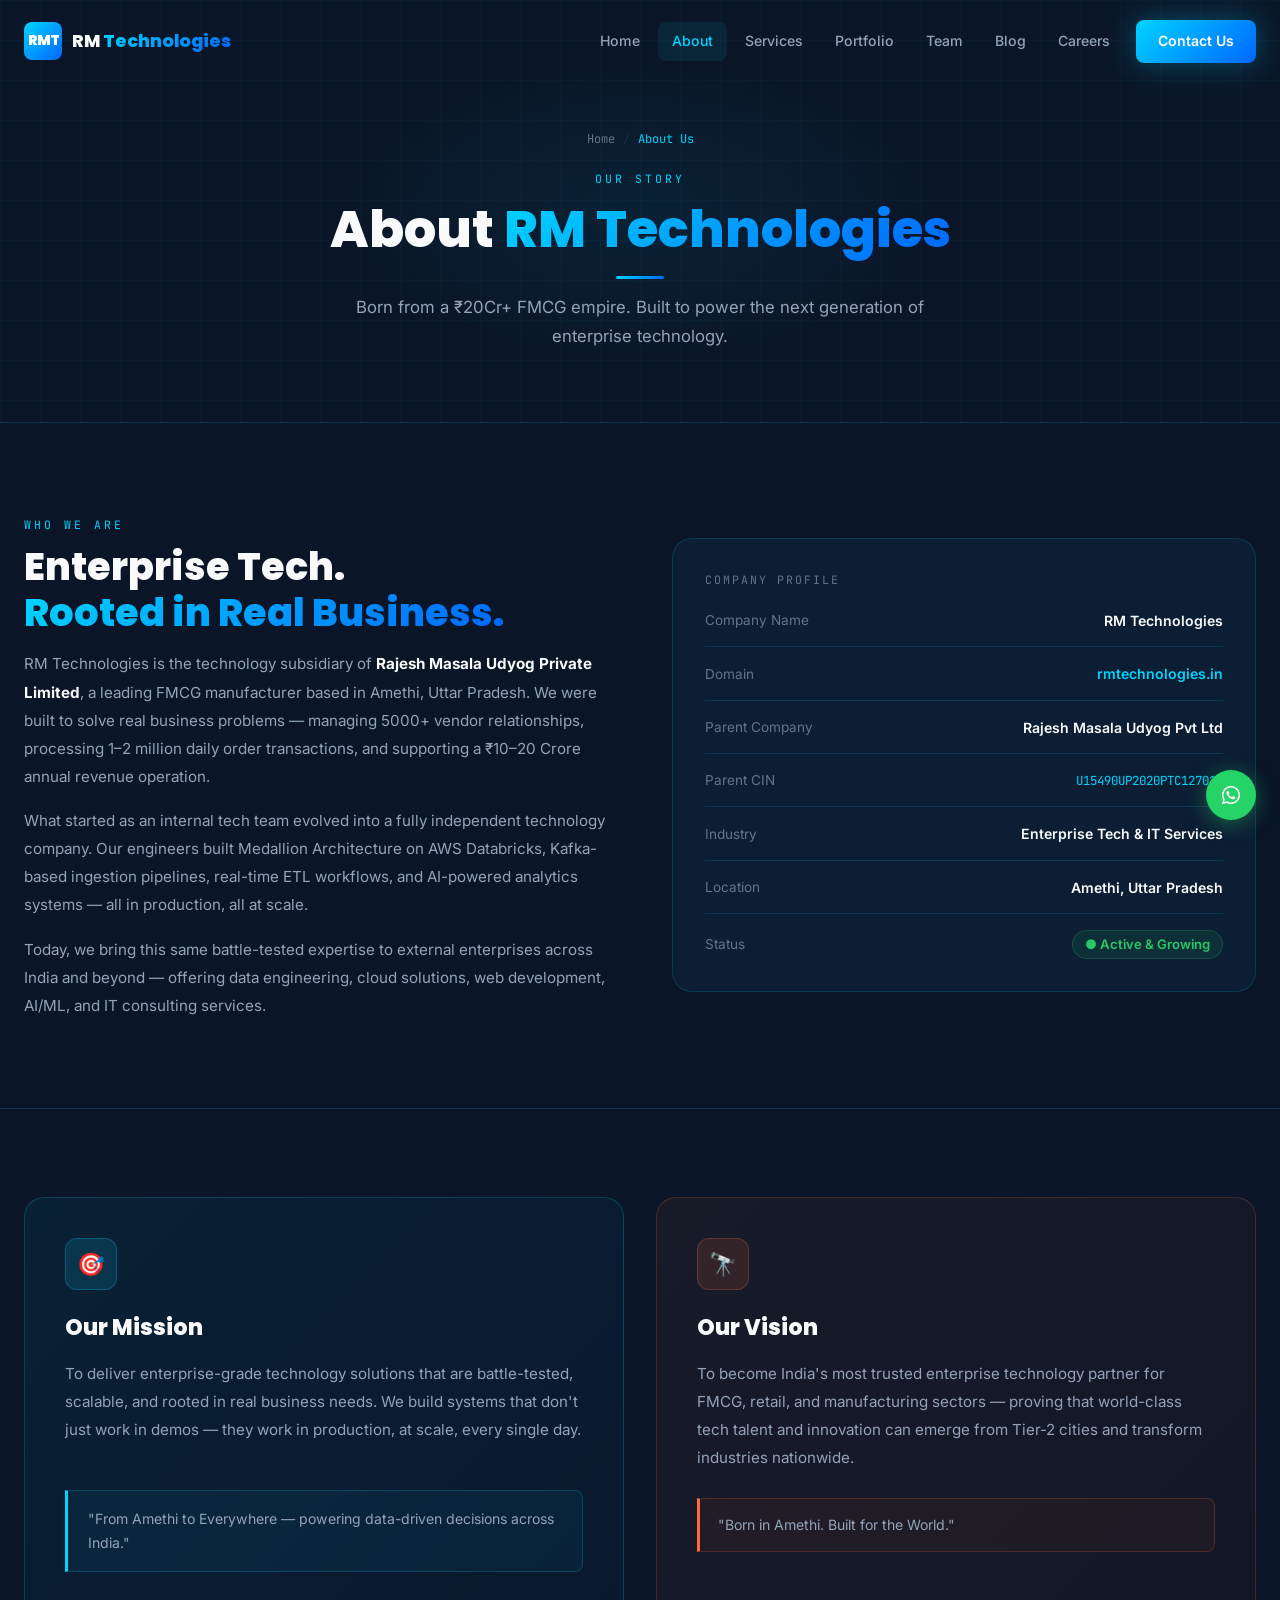
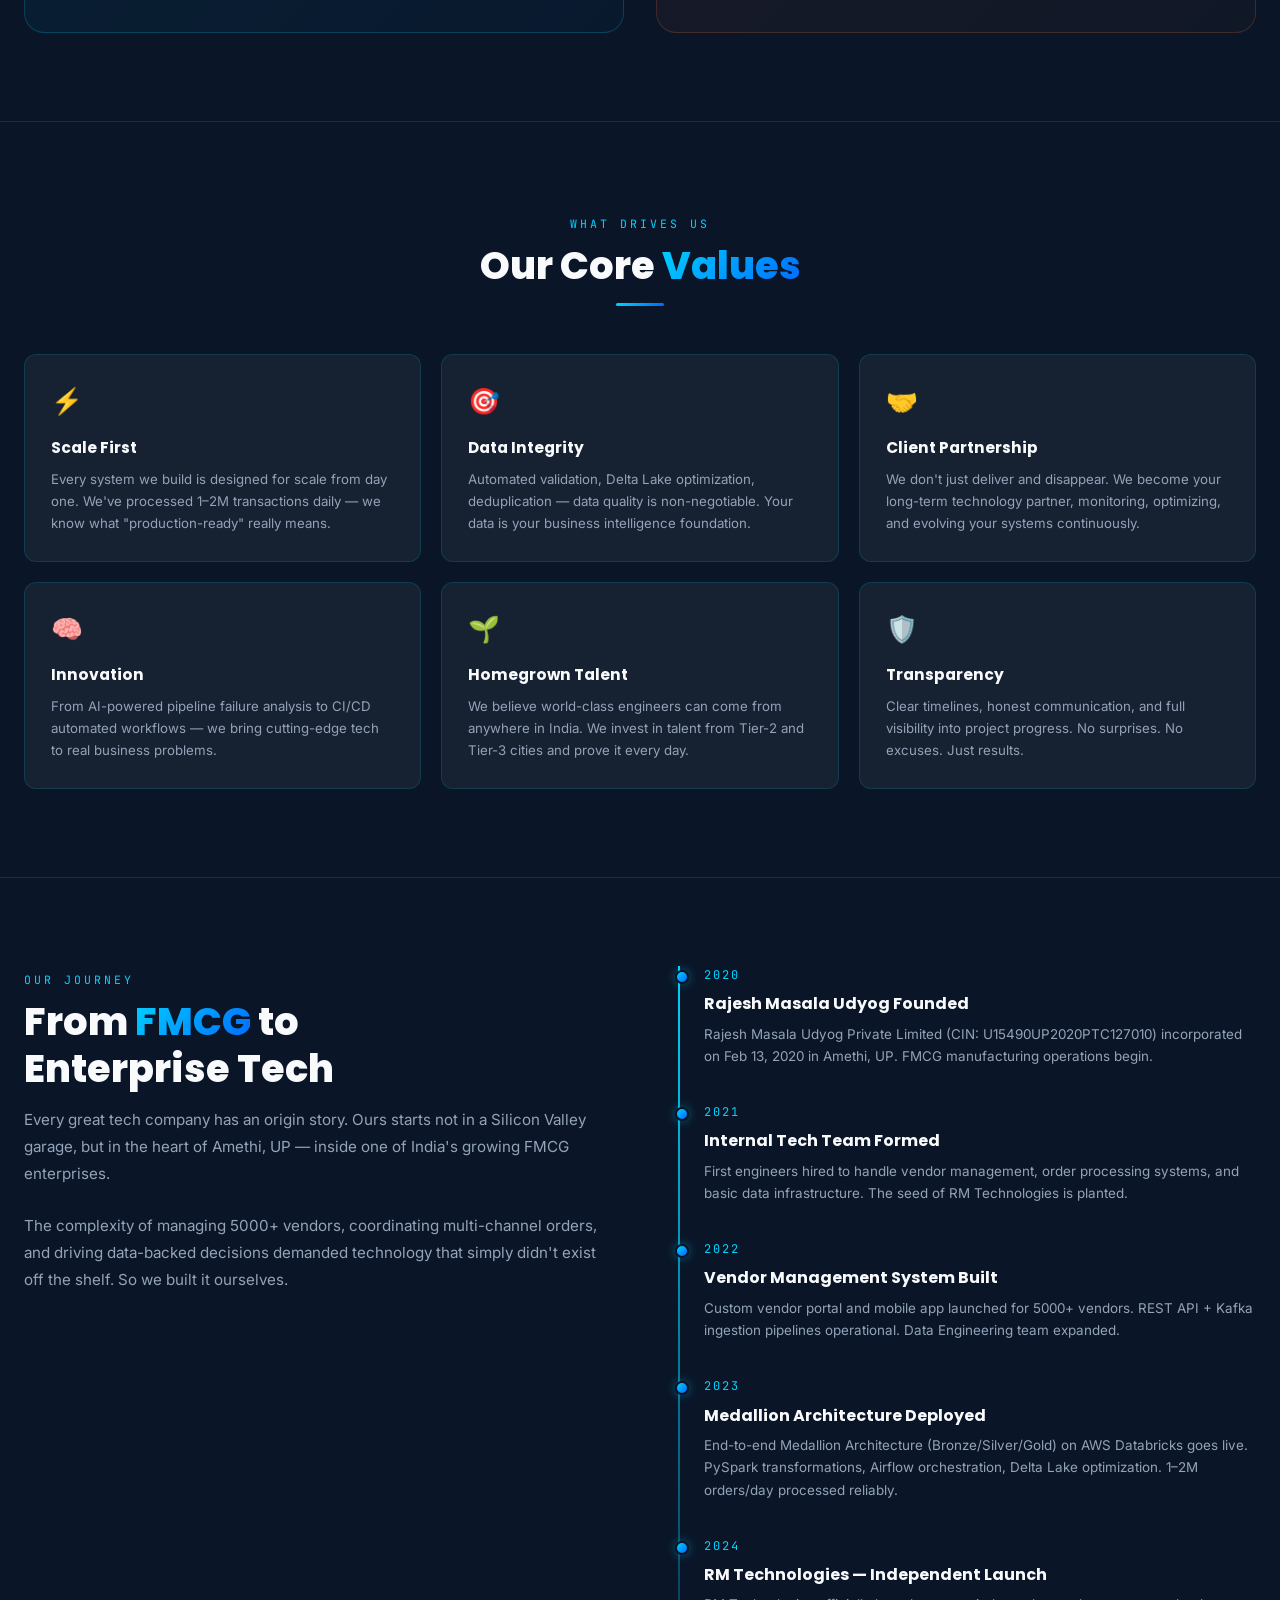
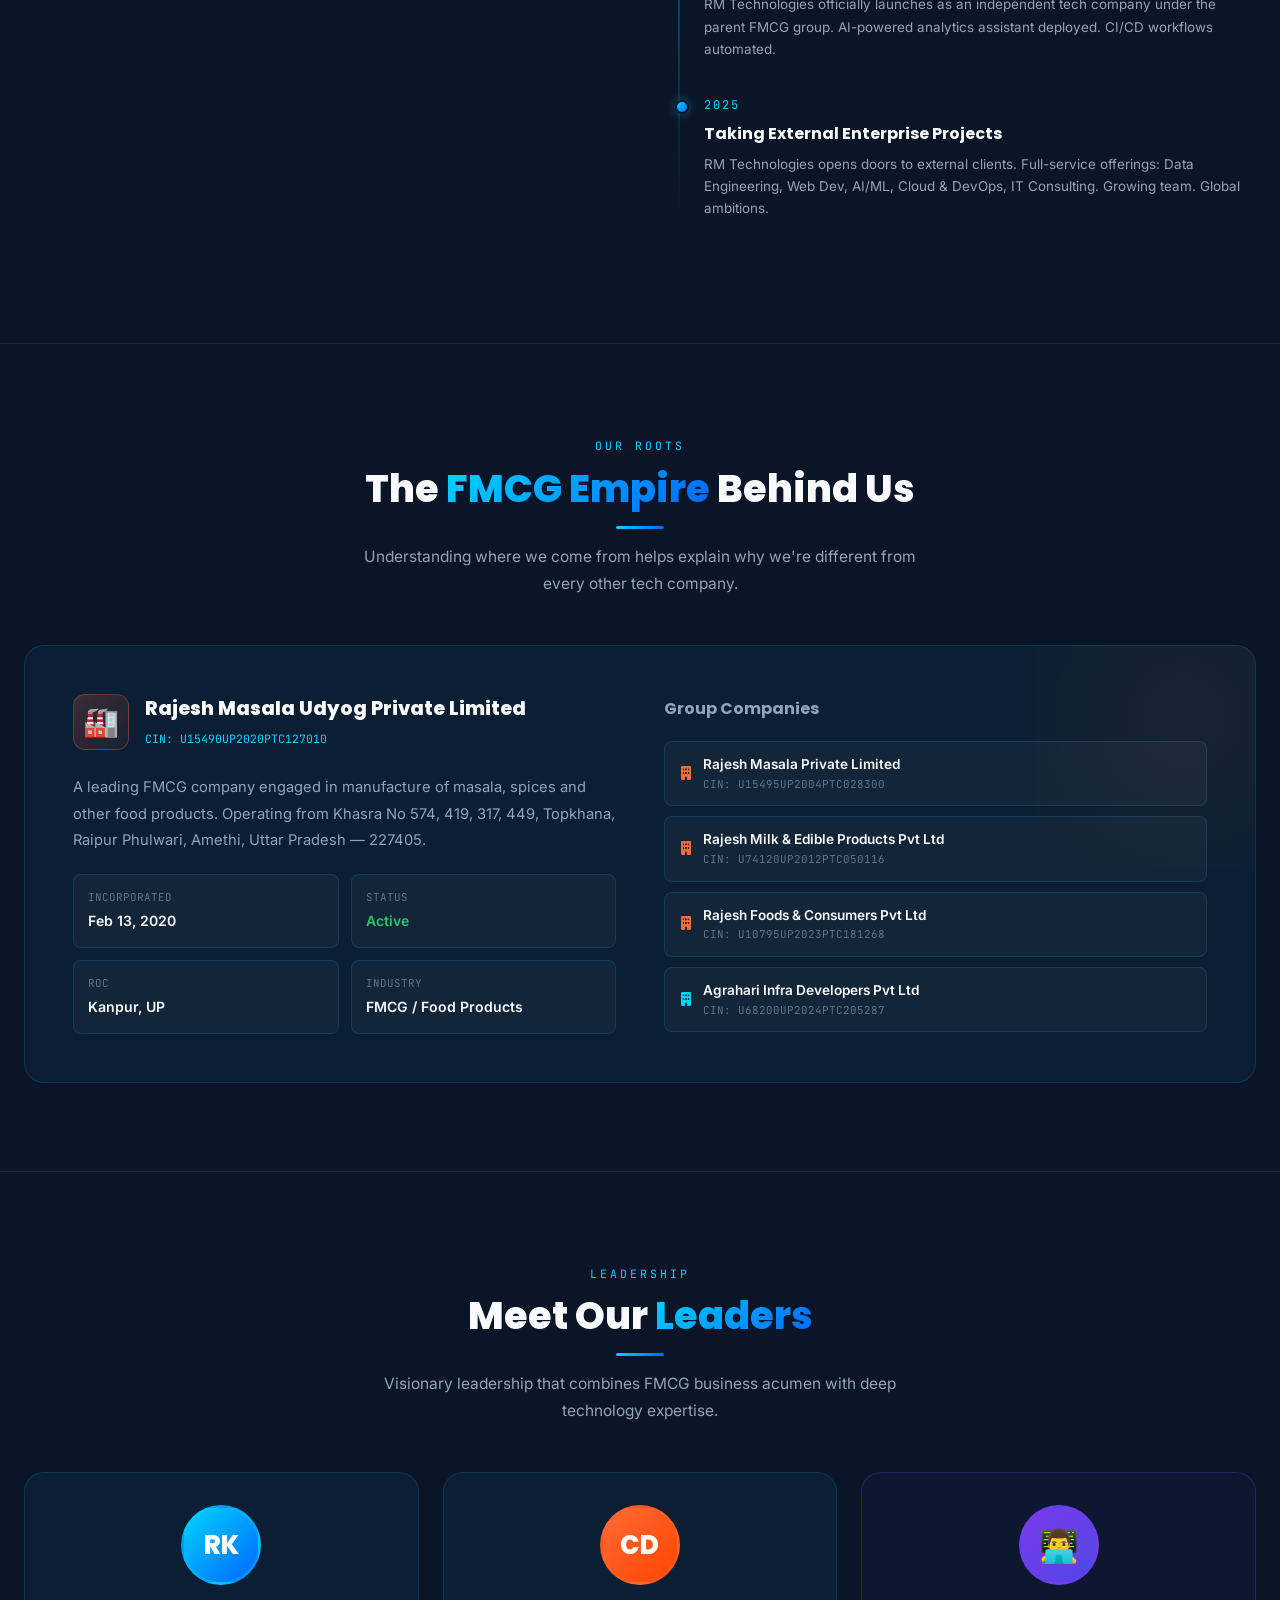
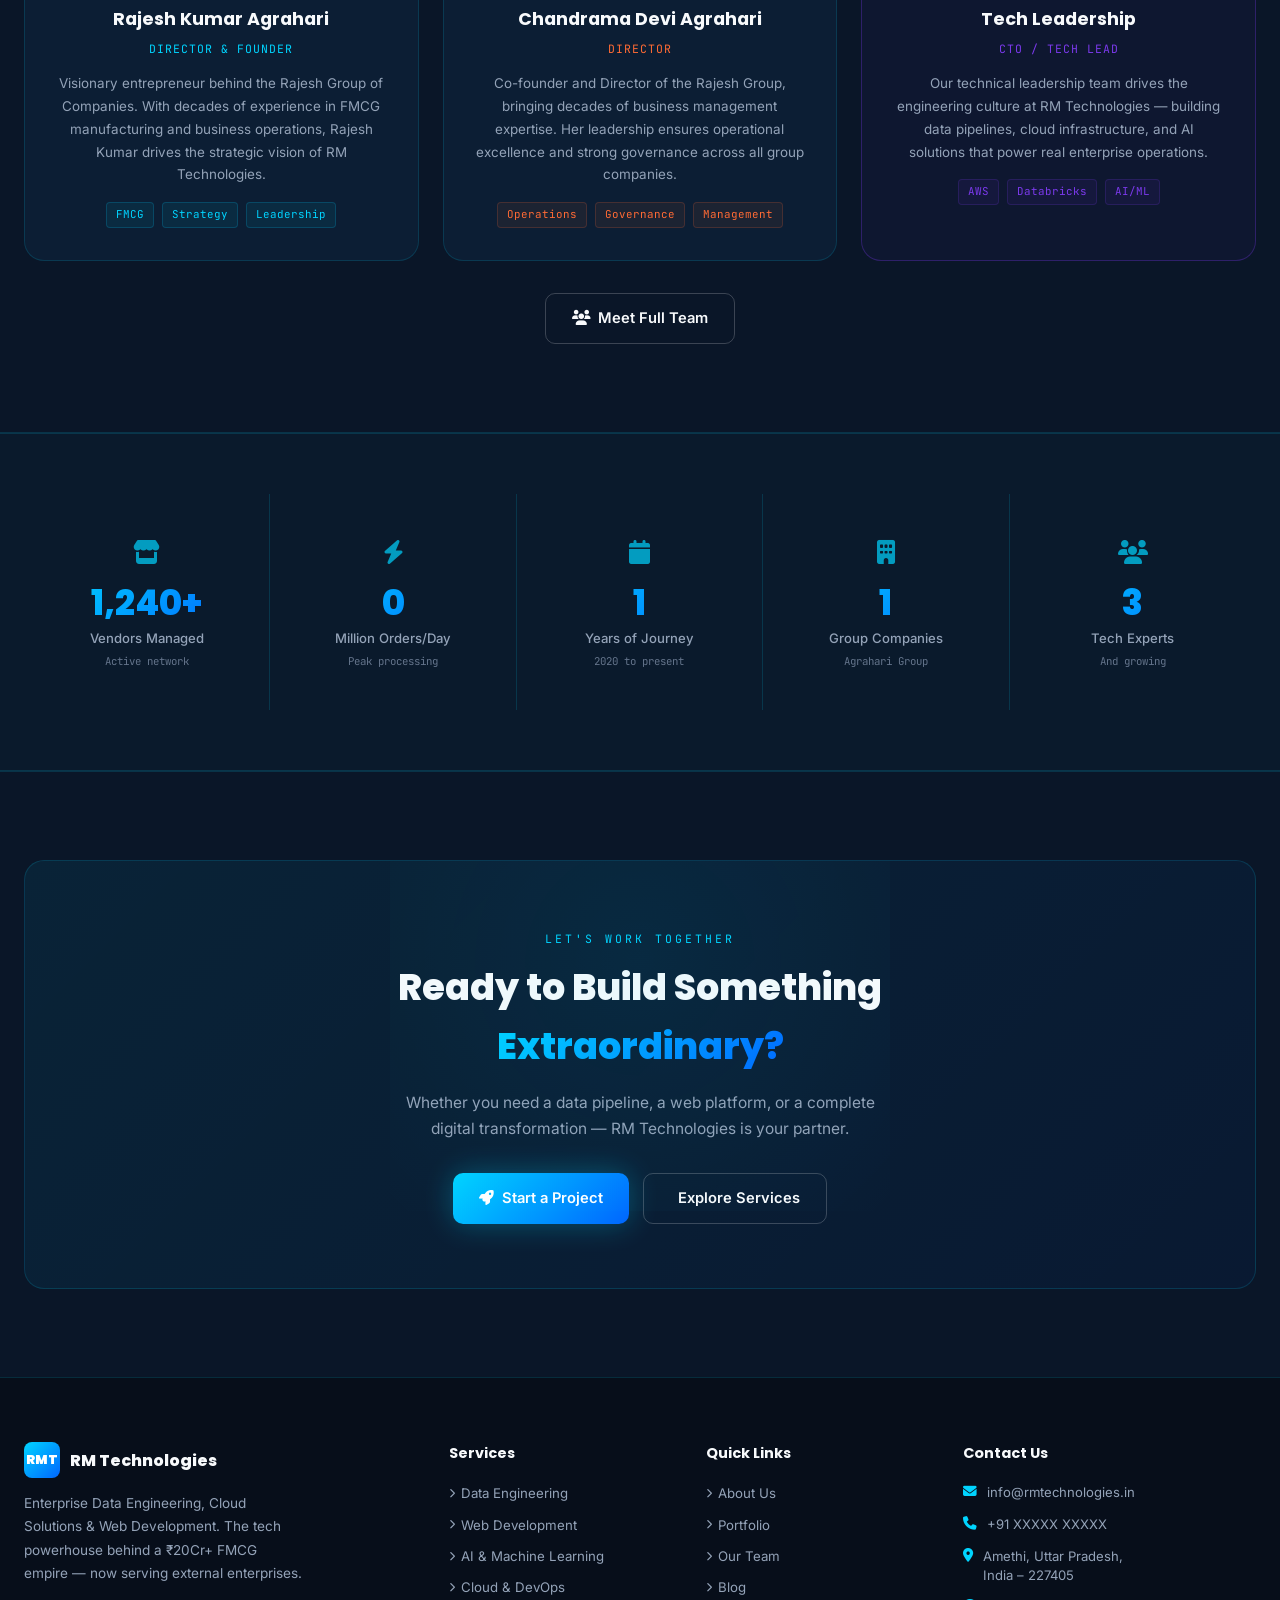
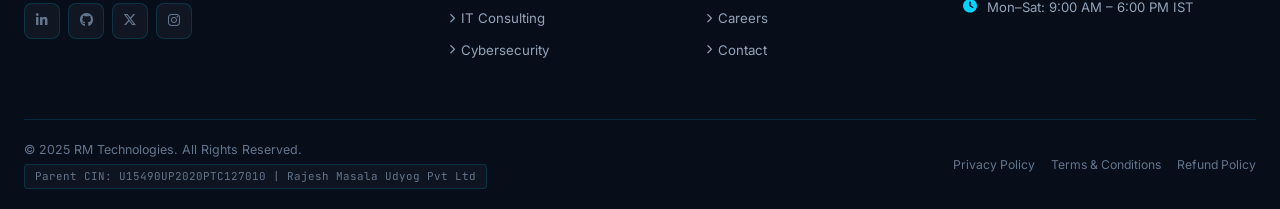
==== about.html @ fa3a4fdf "feat: About page complete" ====
<!DOCTYPE html>
<html lang="en">
<head>
  <meta charset="UTF-8">
  <meta name="viewport" content="width=device-width, initial-scale=1.0">
  <meta name="description" content="About RM Technologies - Our story, mission, vision, leadership team and journey from FMCG tech to enterprise solutions.">
  <title>About Us | RM Technologies</title>
  <link rel="stylesheet" href="https://cdnjs.cloudflare.com/ajax/libs/font-awesome/6.5.0/css/all.min.css">
  <link rel="stylesheet" href="https://unpkg.com/aos@2.3.1/dist/aos.css">
  <link rel="stylesheet" href="css/style.css">
</head>
<body>

<!-- LOADER -->
<div id="loader">
  <div class="loader-content">
    <div class="loader-logo">RMT</div>
    <div class="loader-bar"><div class="loader-bar-fill"></div></div>
    <div class="loader-text">LOADING...</div>
  </div>
</div>

<!-- NAVBAR -->
<nav class="navbar" id="navbar">
  <div class="nav-container">
    <a href="index.html" class="nav-logo">
      <div class="nav-logo-box">RMT</div>
      <span class="nav-logo-text">RM <span>Technologies</span></span>
    </a>
    <div class="nav-links">
      <a href="index.html">Home</a>
      <a href="about.html" class="active">About</a>
      <a href="services.html">Services</a>
      <a href="portfolio.html">Portfolio</a>
      <a href="team.html">Team</a>
      <a href="blog.html">Blog</a>
      <a href="careers.html">Careers</a>
      <a href="contact.html" class="nav-cta">Contact Us</a>
    </div>
    <button class="hamburger" id="hamburger" aria-label="Menu">
      <span></span><span></span><span></span>
    </button>
  </div>
</nav>

<!-- Mobile Nav -->
<div class="mobile-nav" id="mobileNav">
  <a href="index.html">Home</a>
  <a href="about.html">About</a>
  <a href="services.html">Services</a>
  <a href="portfolio.html">Portfolio</a>
  <a href="team.html">Team</a>
  <a href="blog.html">Blog</a>
  <a href="careers.html">Careers</a>
  <a href="contact.html">Contact Us</a>
</div>

<!-- PAGE HERO -->
<section class="page-hero">
  <div class="page-hero-grid"></div>
  <div class="page-hero-glow"></div>
  <div class="container" style="position:relative;z-index:2;">
    <div class="breadcrumb">
      <a href="index.html">Home</a>
      <span class="sep">/</span>
      <span class="current">About Us</span>
    </div>
    <span class="section-tag">Our Story</span>
    <h1 class="section-title" style="font-size:clamp(2rem,4vw,3.2rem);margin-bottom:16px;">
      About <span class="gradient-text">RM Technologies</span>
    </h1>
    <div class="divider"></div>
    <p class="section-sub" style="margin:0 auto;font-size:1.05rem;">
      Born from a ₹20Cr+ FMCG empire. Built to power the next generation of enterprise technology.
    </p>
  </div>
</section>

<!-- ═══════════════════════════════════
     COMPANY OVERVIEW
═══════════════════════════════════ -->
<section class="section">
  <div class="container">
    <div style="display:grid;grid-template-columns:1fr 1fr;gap:64px;align-items:center;">

      <div data-aos="fade-right">
        <span class="section-tag">Who We Are</span>
        <h2 class="section-title">
          Enterprise Tech.<br><span class="gradient-text">Rooted in Real Business.</span>
        </h2>
        <div class="divider-left"></div>
        <p style="color:var(--text-secondary);line-height:1.85;margin-bottom:16px;font-size:0.95rem;">
          RM Technologies is the technology subsidiary of 
          <strong style="color:var(--text-primary);">Rajesh Masala Udyog Private Limited</strong>, 
          a leading FMCG manufacturer based in Amethi, Uttar Pradesh. We were built to solve 
          real business problems — managing 5000+ vendor relationships, processing 1–2 million 
          daily order transactions, and supporting a ₹10–20 Crore annual revenue operation.
        </p>
        <p style="color:var(--text-secondary);line-height:1.85;margin-bottom:16px;font-size:0.95rem;">
          What started as an internal tech team evolved into a fully independent technology 
          company. Our engineers built Medallion Architecture on AWS Databricks, Kafka-based 
          ingestion pipelines, real-time ETL workflows, and AI-powered analytics systems — 
          all in production, all at scale.
        </p>
        <p style="color:var(--text-secondary);line-height:1.85;font-size:0.95rem;">
          Today, we bring this same battle-tested expertise to external enterprises across 
          India and beyond — offering data engineering, cloud solutions, web development, 
          AI/ML, and IT consulting services.
        </p>
      </div>

      <div data-aos="fade-left">
        <div style="background:var(--card-bg);border:1px solid var(--border);border-radius:var(--radius-lg);padding:32px;">
          <div style="font-family:var(--font-mono);font-size:0.72rem;color:var(--text-muted);margin-bottom:20px;letter-spacing:2px;">COMPANY PROFILE</div>

          <div style="display:flex;flex-direction:column;gap:16px;">
            <div style="display:flex;justify-content:space-between;align-items:center;padding-bottom:14px;border-bottom:1px solid var(--border);">
              <span style="font-size:0.85rem;color:var(--text-muted);">Company Name</span>
              <span style="font-size:0.88rem;font-weight:600;">RM Technologies</span>
            </div>
            <div style="display:flex;justify-content:space-between;align-items:center;padding-bottom:14px;border-bottom:1px solid var(--border);">
              <span style="font-size:0.85rem;color:var(--text-muted);">Domain</span>
              <span style="font-size:0.88rem;font-weight:600;color:var(--accent-blue);">rmtechnologies.in</span>
            </div>
            <div style="display:flex;justify-content:space-between;align-items:center;padding-bottom:14px;border-bottom:1px solid var(--border);">
              <span style="font-size:0.85rem;color:var(--text-muted);">Parent Company</span>
              <span style="font-size:0.88rem;font-weight:600;">Rajesh Masala Udyog Pvt Ltd</span>
            </div>
            <div style="display:flex;justify-content:space-between;align-items:center;padding-bottom:14px;border-bottom:1px solid var(--border);">
              <span style="font-size:0.85rem;color:var(--text-muted);">Parent CIN</span>
              <span style="font-family:var(--font-mono);font-size:0.78rem;color:var(--accent-blue);">U15490UP2020PTC127010</span>
            </div>
            <div style="display:flex;justify-content:space-between;align-items:center;padding-bottom:14px;border-bottom:1px solid var(--border);">
              <span style="font-size:0.85rem;color:var(--text-muted);">Industry</span>
              <span style="font-size:0.88rem;font-weight:600;">Enterprise Tech & IT Services</span>
            </div>
            <div style="display:flex;justify-content:space-between;align-items:center;padding-bottom:14px;border-bottom:1px solid var(--border);">
              <span style="font-size:0.85rem;color:var(--text-muted);">Location</span>
              <span style="font-size:0.88rem;font-weight:600;">Amethi, Uttar Pradesh</span>
            </div>
            <div style="display:flex;justify-content:space-between;align-items:center;">
              <span style="font-size:0.85rem;color:var(--text-muted);">Status</span>
              <span style="font-size:0.82rem;font-weight:600;color:#28C864;background:rgba(40,200,100,0.1);border:1px solid rgba(40,200,100,0.2);padding:3px 12px;border-radius:50px;">
                ● Active & Growing
              </span>
            </div>
          </div>
        </div>
      </div>
    </div>
  </div>
</section>

<hr class="section-divider">

<!-- ═══════════════════════════════════
     MISSION & VISION
═══════════════════════════════════ -->
<section class="section">
  <div class="container">
    <div style="display:grid;grid-template-columns:1fr 1fr;gap:32px;">

      <div style="background:linear-gradient(135deg,rgba(0,212,255,0.06),rgba(0,102,255,0.03));border:1px solid rgba(0,212,255,0.2);border-radius:var(--radius-lg);padding:40px;" data-aos="fade-right">
        <div style="width:52px;height:52px;background:rgba(0,212,255,0.12);border:1px solid rgba(0,212,255,0.25);border-radius:var(--radius);display:flex;align-items:center;justify-content:center;font-size:1.4rem;margin-bottom:20px;">
          🎯
        </div>
        <h3 style="font-family:var(--font-heading);font-size:1.4rem;font-weight:800;margin-bottom:14px;">Our Mission</h3>
        <p style="color:var(--text-secondary);line-height:1.85;font-size:0.95rem;">
          To deliver enterprise-grade technology solutions that are battle-tested, scalable, 
          and rooted in real business needs. We build systems that don't just work in demos 
          — they work in production, at scale, every single day.
        </p>
        <br>
        <div class="highlight-box">
          "From Amethi to Everywhere — powering data-driven decisions across India."
        </div>
      </div>

      <div style="background:linear-gradient(135deg,rgba(255,107,53,0.06),rgba(255,69,0,0.03));border:1px solid rgba(255,107,53,0.2);border-radius:var(--radius-lg);padding:40px;" data-aos="fade-left">
        <div style="width:52px;height:52px;background:rgba(255,107,53,0.12);border:1px solid rgba(255,107,53,0.25);border-radius:var(--radius);display:flex;align-items:center;justify-content:center;font-size:1.4rem;margin-bottom:20px;">
          🔭
        </div>
        <h3 style="font-family:var(--font-heading);font-size:1.4rem;font-weight:800;margin-bottom:14px;">Our Vision</h3>
        <p style="color:var(--text-secondary);line-height:1.85;font-size:0.95rem;">
          To become India's most trusted enterprise technology partner for FMCG, retail, 
          and manufacturing sectors — proving that world-class tech talent and innovation 
          can emerge from Tier-2 cities and transform industries nationwide.
        </p>
        <br>
        <div style="background:rgba(255,107,53,0.05);border:1px solid rgba(255,107,53,0.2);border-left:3px solid var(--accent-orange);border-radius:0 8px 8px 0;padding:14px 18px;font-size:0.88rem;color:var(--text-secondary);line-height:1.7;">
          "Born in Amethi. Built for the World."
        </div>
      </div>
    </div>
  </div>
</section>

<hr class="section-divider">

<!-- ═══════════════════════════════════
     OUR VALUES
═══════════════════════════════════ -->
<section class="section">
  <div class="container">
    <div class="text-center" data-aos="fade-up">
      <span class="section-tag">What Drives Us</span>
      <h2 class="section-title">Our Core <span class="gradient-text">Values</span></h2>
      <div class="divider"></div>
    </div>

    <div class="why-grid" style="margin-top:48px;">
      <div class="why-card" data-aos="fade-up" data-aos-delay="50">
        <div class="why-icon">⚡</div>
        <h4>Scale First</h4>
        <p>Every system we build is designed for scale from day one. We've processed 1–2M transactions daily — we know what "production-ready" really means.</p>
      </div>
      <div class="why-card" data-aos="fade-up" data-aos-delay="100">
        <div class="why-icon">🎯</div>
        <h4>Data Integrity</h4>
        <p>Automated validation, Delta Lake optimization, deduplication — data quality is non-negotiable. Your data is your business intelligence foundation.</p>
      </div>
      <div class="why-card" data-aos="fade-up" data-aos-delay="150">
        <div class="why-icon">🤝</div>
        <h4>Client Partnership</h4>
        <p>We don't just deliver and disappear. We become your long-term technology partner, monitoring, optimizing, and evolving your systems continuously.</p>
      </div>
      <div class="why-card" data-aos="fade-up" data-aos-delay="50">
        <div class="why-icon">🧠</div>
        <h4>Innovation</h4>
        <p>From AI-powered pipeline failure analysis to CI/CD automated workflows — we bring cutting-edge tech to real business problems.</p>
      </div>
      <div class="why-card" data-aos="fade-up" data-aos-delay="100">
        <div class="why-icon">🌱</div>
        <h4>Homegrown Talent</h4>
        <p>We believe world-class engineers can come from anywhere in India. We invest in talent from Tier-2 and Tier-3 cities and prove it every day.</p>
      </div>
      <div class="why-card" data-aos="fade-up" data-aos-delay="150">
        <div class="why-icon">🛡️</div>
        <h4>Transparency</h4>
        <p>Clear timelines, honest communication, and full visibility into project progress. No surprises. No excuses. Just results.</p>
      </div>
    </div>
  </div>
</section>

<hr class="section-divider">

<!-- ═══════════════════════════════════
     JOURNEY TIMELINE
═══════════════════════════════════ -->
<section class="section">
  <div class="container">
    <div style="display:grid;grid-template-columns:1fr 1fr;gap:64px;align-items:start;">

      <div data-aos="fade-right">
        <span class="section-tag">Our Journey</span>
        <h2 class="section-title">From <span class="gradient-text">FMCG</span> to<br>Enterprise Tech</h2>
        <div class="divider-left"></div>
        <p style="color:var(--text-secondary);font-size:0.95rem;line-height:1.8;margin-bottom:24px;">
          Every great tech company has an origin story. Ours starts not in a Silicon Valley garage, 
          but in the heart of Amethi, UP — inside one of India's growing FMCG enterprises.
        </p>
        <p style="color:var(--text-secondary);font-size:0.95rem;line-height:1.8;">
          The complexity of managing 5000+ vendors, coordinating multi-channel orders, 
          and driving data-backed decisions demanded technology that simply didn't exist 
          off the shelf. So we built it ourselves.
        </p>
      </div>

      <div data-aos="fade-left">
        <div class="timeline">

          <div class="tl-item">
            <div class="tl-dot"></div>
            <div class="tl-year">2020</div>
            <h3>Rajesh Masala Udyog Founded</h3>
            <p>Rajesh Masala Udyog Private Limited (CIN: U15490UP2020PTC127010) incorporated on Feb 13, 2020 in Amethi, UP. FMCG manufacturing operations begin.</p>
          </div>

          <div class="tl-item">
            <div class="tl-dot"></div>
            <div class="tl-year">2021</div>
            <h3>Internal Tech Team Formed</h3>
            <p>First engineers hired to handle vendor management, order processing systems, and basic data infrastructure. The seed of RM Technologies is planted.</p>
          </div>

          <div class="tl-item">
            <div class="tl-dot"></div>
            <div class="tl-year">2022</div>
            <h3>Vendor Management System Built</h3>
            <p>Custom vendor portal and mobile app launched for 5000+ vendors. REST API + Kafka ingestion pipelines operational. Data Engineering team expanded.</p>
          </div>

          <div class="tl-item">
            <div class="tl-dot"></div>
            <div class="tl-year">2023</div>
            <h3>Medallion Architecture Deployed</h3>
            <p>End-to-end Medallion Architecture (Bronze/Silver/Gold) on AWS Databricks goes live. PySpark transformations, Airflow orchestration, Delta Lake optimization. 1–2M orders/day processed reliably.</p>
          </div>

          <div class="tl-item">
            <div class="tl-dot"></div>
            <div class="tl-year">2024</div>
            <h3>RM Technologies — Independent Launch</h3>
            <p>RM Technologies officially launches as an independent tech company under the parent FMCG group. AI-powered analytics assistant deployed. CI/CD workflows automated.</p>
          </div>

          <div class="tl-item">
            <div class="tl-dot"></div>
            <div class="tl-year">2025</div>
            <h3>Taking External Enterprise Projects</h3>
            <p>RM Technologies opens doors to external clients. Full-service offerings: Data Engineering, Web Dev, AI/ML, Cloud & DevOps, IT Consulting. Growing team. Global ambitions.</p>
          </div>

        </div>
      </div>
    </div>
  </div>
</section>

<hr class="section-divider">

<!-- ═══════════════════════════════════
     PARENT COMPANY
═══════════════════════════════════ -->
<section class="section">
  <div class="container">
    <div class="text-center" data-aos="fade-up">
      <span class="section-tag">Our Roots</span>
      <h2 class="section-title">The <span class="gradient-text">FMCG Empire</span> Behind Us</h2>
      <div class="divider"></div>
      <p class="section-sub">Understanding where we come from helps explain why we're different from every other tech company.</p>
    </div>

    <div style="margin-top:48px;background:var(--card-bg);border:1px solid var(--border);border-radius:var(--radius-lg);padding:48px;position:relative;overflow:hidden;" data-aos="fade-up">

      <div style="position:absolute;top:-80px;right:-80px;width:300px;height:300px;background:radial-gradient(circle,rgba(255,107,53,0.06),transparent);pointer-events:none;"></div>

      <div style="display:grid;grid-template-columns:1fr 1fr;gap:48px;align-items:center;">

        <div>
          <div style="display:flex;align-items:center;gap:16px;margin-bottom:24px;">
            <div style="width:56px;height:56px;background:linear-gradient(135deg,rgba(255,107,53,0.2),rgba(255,107,53,0.05));border:1px solid rgba(255,107,53,0.3);border-radius:var(--radius);display:flex;align-items:center;justify-content:center;font-size:1.8rem;">🏭</div>
            <div>
              <h3 style="font-family:var(--font-heading);font-size:1.2rem;font-weight:800;">Rajesh Masala Udyog Private Limited</h3>
              <span style="font-family:var(--font-mono);font-size:0.72rem;color:var(--accent-blue);">CIN: U15490UP2020PTC127010</span>
            </div>
          </div>

          <p style="color:var(--text-secondary);font-size:0.92rem;line-height:1.8;margin-bottom:20px;">
            A leading FMCG company engaged in manufacture of masala, spices and other food products. 
            Operating from Khasra No 574, 419, 317, 449, Topkhana, Raipur Phulwari, Amethi, 
            Uttar Pradesh — 227405.
          </p>

          <div style="display:grid;grid-template-columns:1fr 1fr;gap:12px;">
            <div style="background:rgba(255,255,255,0.03);border:1px solid var(--border);border-radius:8px;padding:14px;">
              <div style="font-family:var(--font-mono);font-size:0.68rem;color:var(--text-muted);margin-bottom:4px;">INCORPORATED</div>
              <div style="font-size:0.88rem;font-weight:600;">Feb 13, 2020</div>
            </div>
            <div style="background:rgba(255,255,255,0.03);border:1px solid var(--border);border-radius:8px;padding:14px;">
              <div style="font-family:var(--font-mono);font-size:0.68rem;color:var(--text-muted);margin-bottom:4px;">STATUS</div>
              <div style="font-size:0.88rem;font-weight:600;color:#28C864;">Active</div>
            </div>
            <div style="background:rgba(255,255,255,0.03);border:1px solid var(--border);border-radius:8px;padding:14px;">
              <div style="font-family:var(--font-mono);font-size:0.68rem;color:var(--text-muted);margin-bottom:4px;">ROC</div>
              <div style="font-size:0.88rem;font-weight:600;">Kanpur, UP</div>
            </div>
            <div style="background:rgba(255,255,255,0.03);border:1px solid var(--border);border-radius:8px;padding:14px;">
              <div style="font-family:var(--font-mono);font-size:0.68rem;color:var(--text-muted);margin-bottom:4px;">INDUSTRY</div>
              <div style="font-size:0.88rem;font-weight:600;">FMCG / Food Products</div>
            </div>
          </div>
        </div>

        <div>
          <h4 style="font-family:var(--font-heading);font-size:1rem;font-weight:700;margin-bottom:20px;color:var(--text-secondary);">Group Companies</h4>
          <div style="display:flex;flex-direction:column;gap:10px;">
            <div style="display:flex;align-items:center;gap:12px;padding:12px 16px;background:rgba(255,255,255,0.03);border:1px solid var(--border);border-radius:8px;">
              <i class="fa-solid fa-building" style="color:var(--accent-orange);font-size:0.85rem;"></i>
              <div>
                <div style="font-size:0.85rem;font-weight:600;">Rajesh Masala Private Limited</div>
                <div style="font-family:var(--font-mono);font-size:0.68rem;color:var(--text-muted);">CIN: U15495UP2004PTC028300</div>
              </div>
            </div>
            <div style="display:flex;align-items:center;gap:12px;padding:12px 16px;background:rgba(255,255,255,0.03);border:1px solid var(--border);border-radius:8px;">
              <i class="fa-solid fa-building" style="color:var(--accent-orange);font-size:0.85rem;"></i>
              <div>
                <div style="font-size:0.85rem;font-weight:600;">Rajesh Milk & Edible Products Pvt Ltd</div>
                <div style="font-family:var(--font-mono);font-size:0.68rem;color:var(--text-muted);">CIN: U74120UP2012PTC050116</div>
              </div>
            </div>
            <div style="display:flex;align-items:center;gap:12px;padding:12px 16px;background:rgba(255,255,255,0.03);border:1px solid var(--border);border-radius:8px;">
              <i class="fa-solid fa-building" style="color:var(--accent-orange);font-size:0.85rem;"></i>
              <div>
                <div style="font-size:0.85rem;font-weight:600;">Rajesh Foods & Consumers Pvt Ltd</div>
                <div style="font-family:var(--font-mono);font-size:0.68rem;color:var(--text-muted);">CIN: U10795UP2023PTC181268</div>
              </div>
            </div>
            <div style="display:flex;align-items:center;gap:12px;padding:12px 16px;background:rgba(255,255,255,0.03);border:1px solid var(--border);border-radius:8px;">
              <i class="fa-solid fa-building" style="color:var(--accent-blue);font-size:0.85rem;"></i>
              <div>
                <div style="font-size:0.85rem;font-weight:600;">Agrahari Infra Developers Pvt Ltd</div>
                <div style="font-family:var(--font-mono);font-size:0.68rem;color:var(--text-muted);">CIN: U68200UP2024PTC205287</div>
              </div>
            </div>
          </div>
        </div>
      </div>
    </div>
  </div>
</section>

<hr class="section-divider">

<!-- ═══════════════════════════════════
     LEADERSHIP
═══════════════════════════════════ -->
<section class="section">
  <div class="container">
    <div class="text-center" data-aos="fade-up">
      <span class="section-tag">Leadership</span>
      <h2 class="section-title">Meet Our <span class="gradient-text">Leaders</span></h2>
      <div class="divider"></div>
      <p class="section-sub">Visionary leadership that combines FMCG business acumen with deep technology expertise.</p>
    </div>

    <div style="display:grid;grid-template-columns:repeat(3,1fr);gap:24px;margin-top:48px;">

      <div style="background:var(--card-bg);border:1px solid var(--border);border-radius:var(--radius-lg);padding:32px;text-align:center;transition:var(--transition);" class="why-card" data-aos="fade-up" data-aos-delay="100">
        <div style="width:80px;height:80px;background:linear-gradient(135deg,#00D4FF,#0066FF);border-radius:50%;display:flex;align-items:center;justify-content:center;font-family:var(--font-heading);font-weight:800;font-size:1.6rem;color:white;margin:0 auto 20px;border:3px solid rgba(0,212,255,0.3);">RK</div>
        <h3 style="font-family:var(--font-heading);font-size:1.1rem;font-weight:700;margin-bottom:6px;">Rajesh Kumar Agrahari</h3>
        <div style="font-family:var(--font-mono);font-size:0.72rem;color:var(--accent-blue);margin-bottom:14px;letter-spacing:1px;">DIRECTOR & FOUNDER</div>
        <p style="font-size:0.84rem;color:var(--text-secondary);line-height:1.7;margin-bottom:16px;">
          Visionary entrepreneur behind the Rajesh Group of Companies. With decades of experience in FMCG manufacturing and business operations, Rajesh Kumar drives the strategic vision of RM Technologies.
        </p>
        <div style="display:flex;justify-content:center;gap:8px;flex-wrap:wrap;">
          <span class="tag">FMCG</span>
          <span class="tag">Strategy</span>
          <span class="tag">Leadership</span>
        </div>
      </div>

      <div style="background:var(--card-bg);border:1px solid var(--border);border-radius:var(--radius-lg);padding:32px;text-align:center;transition:var(--transition);" class="why-card" data-aos="fade-up" data-aos-delay="150">
        <div style="width:80px;height:80px;background:linear-gradient(135deg,#FF6B35,#FF4500);border-radius:50%;display:flex;align-items:center;justify-content:center;font-family:var(--font-heading);font-weight:800;font-size:1.6rem;color:white;margin:0 auto 20px;border:3px solid rgba(255,107,53,0.3);">CD</div>
        <h3 style="font-family:var(--font-heading);font-size:1.1rem;font-weight:700;margin-bottom:6px;">Chandrama Devi Agrahari</h3>
        <div style="font-family:var(--font-mono);font-size:0.72rem;color:var(--accent-orange);margin-bottom:14px;letter-spacing:1px;">DIRECTOR</div>
        <p style="font-size:0.84rem;color:var(--text-secondary);line-height:1.7;margin-bottom:16px;">
          Co-founder and Director of the Rajesh Group, bringing decades of business management expertise. Her leadership ensures operational excellence and strong governance across all group companies.
        </p>
        <div style="display:flex;justify-content:center;gap:8px;flex-wrap:wrap;">
          <span class="tag tag-orange">Operations</span>
          <span class="tag tag-orange">Governance</span>
          <span class="tag tag-orange">Management</span>
        </div>
      </div>

      <div style="background:var(--card-bg);border:1px solid rgba(124,58,237,0.3);border-radius:var(--radius-lg);padding:32px;text-align:center;transition:var(--transition);background:rgba(124,58,237,0.04);" class="why-card" data-aos="fade-up" data-aos-delay="200">
        <div style="width:80px;height:80px;background:linear-gradient(135deg,#7C3AED,#4F46E5);border-radius:50%;display:flex;align-items:center;justify-content:center;font-size:2rem;margin:0 auto 20px;border:3px solid rgba(124,58,237,0.3);">👨‍💻</div>
        <h3 style="font-family:var(--font-heading);font-size:1.1rem;font-weight:700;margin-bottom:6px;">Tech Leadership</h3>
        <div style="font-family:var(--font-mono);font-size:0.72rem;color:var(--accent-purple);margin-bottom:14px;letter-spacing:1px;">CTO / TECH LEAD</div>
        <p style="font-size:0.84rem;color:var(--text-secondary);line-height:1.7;margin-bottom:16px;">
          Our technical leadership team drives the engineering culture at RM Technologies — building data pipelines, cloud infrastructure, and AI solutions that power real enterprise operations.
        </p>
        <div style="display:flex;justify-content:center;gap:8px;flex-wrap:wrap;">
          <span class="tag tag-purple">AWS</span>
          <span class="tag tag-purple">Databricks</span>
          <span class="tag tag-purple">AI/ML</span>
        </div>
      </div>

    </div>

    <div style="text-align:center;margin-top:32px;" data-aos="fade-up">
      <a href="team.html" class="btn-secondary">
        <i class="fa-solid fa-users"></i> Meet Full Team
      </a>
    </div>
  </div>
</section>

<hr class="section-divider">

<!-- ═══════════════════════════════════
     STATS
═══════════════════════════════════ -->
<section class="stats-section section-sm">
  <div class="container">
    <div class="stats-grid">
      <div class="stat-card" data-aos="fade-up" data-aos-delay="50">
        <div class="stat-icon"><i class="fa-solid fa-store"></i></div>
        <div class="stat-num" data-count="5000">0</div>
        <div class="stat-label">Vendors Managed</div>
        <div class="stat-sub">Active network</div>
      </div>
      <div class="stat-card" data-aos="fade-up" data-aos-delay="100">
        <div class="stat-icon"><i class="fa-solid fa-bolt"></i></div>
        <div class="stat-num" data-count="2">0</div>
        <div class="stat-label">Million Orders/Day</div>
        <div class="stat-sub">Peak processing</div>
      </div>
      <div class="stat-card" data-aos="fade-up" data-aos-delay="150">
        <div class="stat-icon"><i class="fa-solid fa-calendar"></i></div>
        <div class="stat-num" data-count="5">0</div>
        <div class="stat-label">Years of Journey</div>
        <div class="stat-sub">2020 to present</div>
      </div>
      <div class="stat-card" data-aos="fade-up" data-aos-delay="200">
        <div class="stat-icon"><i class="fa-solid fa-building"></i></div>
        <div class="stat-num" data-count="5">0</div>
        <div class="stat-label">Group Companies</div>
        <div class="stat-sub">Agrahari Group</div>
      </div>
      <div class="stat-card" data-aos="fade-up" data-aos-delay="250">
        <div class="stat-icon"><i class="fa-solid fa-users"></i></div>
        <div class="stat-num" data-count="15">0</div>
        <div class="stat-label">Tech Experts</div>
        <div class="stat-sub">And growing</div>
      </div>
    </div>
  </div>
</section>

<hr class="section-divider">

<!-- ═══════════════════════════════════
     CTA
═══════════════════════════════════ -->
<section class="section">
  <div class="container">
    <div class="cta-box" data-aos="fade-up">
      <span class="section-tag">Let's Work Together</span>
      <h2>Ready to Build Something<br><span class="gradient-text">Extraordinary?</span></h2>
      <p>Whether you need a data pipeline, a web platform, or a complete digital transformation — RM Technologies is your partner.</p>
      <div class="cta-btns">
        <a href="contact.html" class="btn-primary">
          <i class="fa-solid fa-rocket"></i> Start a Project
        </a>
        <a href="services.html" class="btn-secondary">
          <i class="fa-solid fa-grid-2"></i> Explore Services
        </a>
      </div>
    </div>
  </div>
</section>

<!-- FOOTER -->
<footer>
  <div class="container">
    <div class="footer-grid">
      <div class="footer-brand">
        <div class="footer-brand-logo">
          <div class="footer-logo-box">RMT</div>
          <span class="footer-logo-name">RM Technologies</span>
        </div>
        <p>Enterprise Data Engineering, Cloud Solutions & Web Development. The tech powerhouse behind a ₹20Cr+ FMCG empire — now serving external enterprises.</p>
        <div class="social-links">
          <a href="#" class="social-btn" aria-label="LinkedIn"><i class="fa-brands fa-linkedin-in"></i></a>
          <a href="#" class="social-btn" aria-label="GitHub"><i class="fa-brands fa-github"></i></a>
          <a href="#" class="social-btn" aria-label="Twitter"><i class="fa-brands fa-x-twitter"></i></a>
          <a href="#" class="social-btn" aria-label="Instagram"><i class="fa-brands fa-instagram"></i></a>
        </div>
      </div>
      <div class="footer-col">
        <h5>Services</h5>
        <ul>
          <li><a href="services.html#data-engineering"><i class="fa-solid fa-chevron-right" style="font-size:0.6rem;"></i> Data Engineering</a></li>
          <li><a href="services.html#web-dev"><i class="fa-solid fa-chevron-right" style="font-size:0.6rem;"></i> Web Development</a></li>
          <li><a href="services.html#ai-ml"><i class="fa-solid fa-chevron-right" style="font-size:0.6rem;"></i> AI & Machine Learning</a></li>
          <li><a href="services.html#cloud"><i class="fa-solid fa-chevron-right" style="font-size:0.6rem;"></i> Cloud & DevOps</a></li>
          <li><a href="services.html#consulting"><i class="fa-solid fa-chevron-right" style="font-size:0.6rem;"></i> IT Consulting</a></li>
          <li><a href="services.html#security"><i class="fa-solid fa-chevron-right" style="font-size:0.6rem;"></i> Cybersecurity</a></li>
        </ul>
      </div>
      <div class="footer-col">
        <h5>Quick Links</h5>
        <ul>
          <li><a href="about.html"><i class="fa-solid fa-chevron-right" style="font-size:0.6rem;"></i> About Us</a></li>
          <li><a href="portfolio.html"><i class="fa-solid fa-chevron-right" style="font-size:0.6rem;"></i> Portfolio</a></li>
          <li><a href="team.html"><i class="fa-solid fa-chevron-right" style="font-size:0.6rem;"></i> Our Team</a></li>
          <li><a href="blog.html"><i class="fa-solid fa-chevron-right" style="font-size:0.6rem;"></i> Blog</a></li>
          <li><a href="careers.html"><i class="fa-solid fa-chevron-right" style="font-size:0.6rem;"></i> Careers</a></li>
          <li><a href="contact.html"><i class="fa-solid fa-chevron-right" style="font-size:0.6rem;"></i> Contact</a></li>
        </ul>
      </div>
      <div class="footer-col">
        <h5>Contact Us</h5>
        <div class="footer-contact-row">
          <i class="fa-solid fa-envelope"></i>
          <span><a href="mailto:info@rmtechnologies.in" style="color:var(--text-secondary);">info@rmtechnologies.in</a></span>
        </div>
        <div class="footer-contact-row">
          <i class="fa-solid fa-phone"></i>
          <span>+91 XXXXX XXXXX</span>
        </div>
        <div class="footer-contact-row">
          <i class="fa-solid fa-location-dot"></i>
          <span>Amethi, Uttar Pradesh,<br>India – 227405</span>
        </div>
        <div class="footer-contact-row">
          <i class="fa-solid fa-clock"></i>
          <span>Mon–Sat: 9:00 AM – 6:00 PM IST</span>
        </div>
      </div>
    </div>
    <div class="footer-bottom">
      <div class="footer-bottom-left">
        <p>© 2025 RM Technologies. All Rights Reserved.</p>
        <span class="footer-cin">Parent CIN: U15490UP2020PTC127010 | Rajesh Masala Udyog Pvt Ltd</span>
      </div>
      <div class="footer-bottom-right">
        <a href="privacy.html">Privacy Policy</a>
        <a href="terms.html">Terms & Conditions</a>
        <a href="refund.html">Refund Policy</a>
      </div>
    </div>
  </div>
</footer>

<a href="https://wa.me/91XXXXXXXXXX" class="whatsapp-float" target="_blank" aria-label="WhatsApp">
  <i class="fa-brands fa-whatsapp"></i>
</a>
<button class="back-top" id="backTop" aria-label="Back to top">
  <i class="fa-solid fa-arrow-up"></i>
</button>

<script src="https://unpkg.com/aos@2.3.1/dist/aos.js"></script>
<script src="js/main.js"></script>
</body>
</html>
---- css/style.css ----
@import url('https://fonts.googleapis.com/css2?family=Poppins:wght@300;400;500;600;700;800;900&family=Inter:wght@300;400;500;600;700&family=JetBrains+Mono:wght@400;500&display=swap');

:root {
  --primary: #0A1628;
  --secondary: #0D2137;
  --accent-blue: #00D4FF;
  --accent-orange: #FF6B35;
  --accent-purple: #7C3AED;
  --text-primary: #F8FAFC;
  --text-secondary: #94A3B8;
  --text-muted: #64748B;
  --border: rgba(0, 212, 255, 0.15);
  --card-bg: rgba(13, 33, 55, 0.8);
  --glass: rgba(255, 255, 255, 0.05);
  --gradient-main: linear-gradient(135deg, #00D4FF 0%, #0066FF 100%);
  --gradient-orange: linear-gradient(135deg, #FF6B35 0%, #FF4500 100%);
  --gradient-purple: linear-gradient(135deg, #7C3AED 0%, #4F46E5 100%);
  --shadow-blue: 0 0 30px rgba(0, 212, 255, 0.3);
  --shadow-card: 0 20px 60px rgba(0, 0, 0, 0.4);
  --radius: 12px;
  --radius-lg: 20px;
  --transition: all 0.3s ease;
  --font-heading: 'Poppins', sans-serif;
  --font-body: 'Inter', sans-serif;
  --font-mono: 'JetBrains Mono', monospace;
}

*, *::before, *::after {
  margin: 0;
  padding: 0;
  box-sizing: border-box;
}

html { scroll-behavior: smooth; }

body {
  font-family: var(--font-body);
  background-color: var(--primary);
  color: var(--text-primary);
  line-height: 1.6;
  overflow-x: hidden;
}

a { text-decoration: none; color: inherit; transition: var(--transition); }
img { max-width: 100%; height: auto; }
ul { list-style: none; }

::-webkit-scrollbar { width: 6px; }
::-webkit-scrollbar-track { background: var(--primary); }
::-webkit-scrollbar-thumb { background: var(--accent-blue); border-radius: 3px; }
::selection { background: rgba(0, 212, 255, 0.3); color: white; }

/* ── LOADER ── */
#loader {
  position: fixed;
  inset: 0;
  background: var(--primary);
  display: flex;
  align-items: center;
  justify-content: center;
  z-index: 9999;
  transition: opacity 0.6s ease;
}
#loader.hidden { opacity: 0; pointer-events: none; }

.loader-content { text-align: center; }

.loader-logo {
  font-family: var(--font-heading);
  font-size: 2rem;
  font-weight: 800;
  background: var(--gradient-main);
  -webkit-background-clip: text;
  -webkit-text-fill-color: transparent;
  margin-bottom: 24px;
  letter-spacing: 2px;
}

.loader-bar {
  width: 200px;
  height: 3px;
  background: rgba(255,255,255,0.1);
  border-radius: 2px;
  overflow: hidden;
  margin: 0 auto 12px;
}

.loader-bar-fill {
  height: 100%;
  background: var(--gradient-main);
  border-radius: 2px;
  animation: loaderFill 1.8s ease forwards;
}

.loader-text {
  font-family: var(--font-mono);
  font-size: 0.72rem;
  color: var(--text-muted);
  letter-spacing: 3px;
}

@keyframes loaderFill {
  from { width: 0; }
  to { width: 100%; }
}

/* ── NAVBAR ── */
.navbar {
  position: fixed;
  top: 0; left: 0; right: 0;
  z-index: 1000;
  padding: 20px 0;
  transition: var(--transition);
}

.navbar.scrolled {
  background: rgba(10, 22, 40, 0.96);
  backdrop-filter: blur(20px);
  border-bottom: 1px solid var(--border);
  padding: 14px 0;
  box-shadow: 0 4px 30px rgba(0,0,0,0.3);
}

.nav-container {
  max-width: 1280px;
  margin: 0 auto;
  padding: 0 24px;
  display: flex;
  align-items: center;
  justify-content: space-between;
}

.nav-logo {
  display: flex;
  align-items: center;
  gap: 10px;
}

.nav-logo-box {
  width: 38px;
  height: 38px;
  background: var(--gradient-main);
  border-radius: 8px;
  display: flex;
  align-items: center;
  justify-content: center;
  font-family: var(--font-heading);
  font-weight: 900;
  font-size: 0.85rem;
  color: white;
  letter-spacing: -1px;
}

.nav-logo-text {
  font-family: var(--font-heading);
  font-weight: 800;
  font-size: 1.1rem;
  color: var(--text-primary);
}

.nav-logo-text span {
  background: var(--gradient-main);
  -webkit-background-clip: text;
  -webkit-text-fill-color: transparent;
}

.nav-links {
  display: flex;
  align-items: center;
  gap: 4px;
}

.nav-links a {
  color: var(--text-secondary);
  font-size: 0.88rem;
  font-weight: 500;
  padding: 8px 14px;
  border-radius: 8px;
  transition: var(--transition);
}

.nav-links a:hover,
.nav-links a.active {
  color: var(--accent-blue);
  background: rgba(0, 212, 255, 0.08);
}

.nav-cta {
  background: var(--gradient-main) !important;
  color: white !important;
  -webkit-text-fill-color: white !important;
  padding: 10px 22px !important;
  border-radius: 8px !important;
  font-weight: 600 !important;
  box-shadow: var(--shadow-blue);
  margin-left: 8px;
}

.nav-cta:hover {
  transform: translateY(-2px);
  box-shadow: 0 8px 25px rgba(0, 212, 255, 0.5) !important;
}

.hamburger {
  display: none;
  flex-direction: column;
  gap: 5px;
  background: none;
  border: none;
  cursor: pointer;
  padding: 4px;
}

.hamburger span {
  display: block;
  width: 24px;
  height: 2px;
  background: var(--text-primary);
  border-radius: 2px;
  transition: var(--transition);
}

.hamburger.active span:nth-child(1) { transform: translateY(7px) rotate(45deg); }
.hamburger.active span:nth-child(2) { opacity: 0; }
.hamburger.active span:nth-child(3) { transform: translateY(-7px) rotate(-45deg); }

.mobile-nav {
  display: none;
  position: fixed;
  top: 66px; left: 0; right: 0;
  background: rgba(10, 22, 40, 0.98);
  backdrop-filter: blur(20px);
  border-bottom: 1px solid var(--border);
  padding: 16px 24px 24px;
  z-index: 999;
  flex-direction: column;
  gap: 6px;
}

.mobile-nav.open { display: flex; }

.mobile-nav a {
  color: var(--text-secondary);
  font-size: 0.95rem;
  font-weight: 500;
  padding: 12px 16px;
  border-radius: 8px;
  transition: var(--transition);
}

.mobile-nav a:hover { color: var(--accent-blue); background: rgba(0,212,255,0.08); }

/* ── BUTTONS ── */
.btn-primary {
  display: inline-flex;
  align-items: center;
  gap: 8px;
  background: var(--gradient-main);
  color: white;
  padding: 13px 26px;
  border-radius: 10px;
  font-weight: 600;
  font-size: 0.92rem;
  border: none;
  cursor: pointer;
  transition: var(--transition);
  box-shadow: var(--shadow-blue);
}

.btn-primary:hover {
  transform: translateY(-3px);
  box-shadow: 0 12px 35px rgba(0,212,255,0.45);
  color: white;
}

.btn-secondary {
  display: inline-flex;
  align-items: center;
  gap: 8px;
  background: transparent;
  color: var(--text-primary);
  padding: 13px 26px;
  border-radius: 10px;
  font-weight: 600;
  font-size: 0.92rem;
  border: 1px solid rgba(255,255,255,0.2);
  cursor: pointer;
  transition: var(--transition);
}

.btn-secondary:hover {
  border-color: var(--accent-blue);
  color: var(--accent-blue);
  background: rgba(0,212,255,0.08);
  transform: translateY(-3px);
}

.btn-orange {
  background: var(--gradient-orange) !important;
  box-shadow: 0 0 30px rgba(255,107,53,0.3) !important;
}

.btn-orange:hover {
  box-shadow: 0 12px 35px rgba(255,107,53,0.5) !important;
}

/* ── HERO ── */
.hero {
  position: relative;
  min-height: 100vh;
  display: flex;
  align-items: center;
  padding: 120px 0 80px;
  overflow: hidden;
}

.hero-bg {
  position: absolute;
  inset: 0;
  background:
    radial-gradient(ellipse at 20% 50%, rgba(0,212,255,0.07) 0%, transparent 60%),
    radial-gradient(ellipse at 80% 20%, rgba(255,107,53,0.05) 0%, transparent 50%),
    radial-gradient(ellipse at 60% 80%, rgba(124,58,237,0.04) 0%, transparent 50%);
}

.hero-grid {
  position: absolute;
  inset: 0;
  background-image:
    linear-gradient(rgba(0,212,255,0.04) 1px, transparent 1px),
    linear-gradient(90deg, rgba(0,212,255,0.04) 1px, transparent 1px);
  background-size: 50px 50px;
}

.hero-container {
  max-width: 1280px;
  margin: 0 auto;
  padding: 0 24px;
  position: relative;
  z-index: 2;
  display: grid;
  grid-template-columns: 1.1fr 0.9fr;
  gap: 60px;
  align-items: center;
}

.hero-badge {
  display: inline-flex;
  align-items: center;
  gap: 8px;
  background: rgba(0,212,255,0.08);
  border: 1px solid rgba(0,212,255,0.25);
  border-radius: 50px;
  padding: 6px 16px;
  font-size: 0.78rem;
  font-family: var(--font-mono);
  color: var(--accent-blue);
  margin-bottom: 22px;
}

.hero-badge .pulse-dot {
  width: 6px;
  height: 6px;
  background: var(--accent-blue);
  border-radius: 50%;
  animation: pulseDot 2s infinite;
}

.hero-title {
  font-family: var(--font-heading);
  font-size: clamp(2rem, 4vw, 3.6rem);
  font-weight: 800;
  line-height: 1.15;
  margin-bottom: 18px;
}

.gradient-text {
  background: var(--gradient-main);
  -webkit-background-clip: text;
  -webkit-text-fill-color: transparent;
  background-clip: text;
}

.orange-text {
  background: var(--gradient-orange);
  -webkit-background-clip: text;
  -webkit-text-fill-color: transparent;
  background-clip: text;
}

.hero-subtitle {
  font-size: 1rem;
  color: var(--text-secondary);
  line-height: 1.75;
  margin-bottom: 28px;
  max-width: 520px;
}

.hero-mini-stats {
  display: flex;
  gap: 28px;
  margin-bottom: 32px;
  padding: 16px 0;
  border-top: 1px solid var(--border);
  border-bottom: 1px solid var(--border);
}

.mini-stat-num {
  font-family: var(--font-heading);
  font-size: 1.3rem;
  font-weight: 700;
  color: var(--accent-blue);
}

.mini-stat-label {
  font-size: 0.72rem;
  color: var(--text-muted);
  margin-top: 2px;
}

.hero-buttons {
  display: flex;
  gap: 14px;
  flex-wrap: wrap;
}

/* Hero Visual */
.hero-visual {
  position: relative;
  animation: floatAnim 6s ease-in-out infinite;
}

.code-window {
  background: #0D1F35;
  border: 1px solid var(--border);
  border-radius: 14px;
  overflow: hidden;
  box-shadow: var(--shadow-card), 0 0 60px rgba(0,212,255,0.1);
}

.code-window-header {
  background: rgba(0,0,0,0.3);
  padding: 12px 16px;
  display: flex;
  align-items: center;
  gap: 8px;
  border-bottom: 1px solid var(--border);
}

.dot { width: 10px; height: 10px; border-radius: 50%; }
.dot-r { background: #FF5F57; }
.dot-y { background: #FEBC2E; }
.dot-g { background: #28C840; }

.window-title {
  font-family: var(--font-mono);
  font-size: 0.72rem;
  color: var(--text-muted);
  margin-left: 8px;
}

.code-body {
  padding: 20px;
  font-family: var(--font-mono);
  font-size: 0.78rem;
  line-height: 1.9;
  color: var(--text-secondary);
}

.code-body .kw { color: #00D4FF; }
.code-body .fn { color: #7C3AED; }
.code-body .st { color: #FF6B35; }
.code-body .cm { color: #4A5568; }
.code-body .nm { color: #28C840; }
.code-body .ln { color: #374151; margin-right: 16px; user-select: none; }

.floating-badge {
  position: absolute;
  background: rgba(13,33,55,0.95);
  border: 1px solid var(--border);
  border-radius: 10px;
  padding: 10px 14px;
  backdrop-filter: blur(10px);
  display: flex;
  align-items: center;
  gap: 8px;
  font-size: 0.78rem;
  white-space: nowrap;
}

.floating-badge.top-right {
  top: -16px;
  right: -16px;
  animation: floatAnim 4s ease-in-out infinite;
}

.floating-badge.bottom-left {
  bottom: -16px;
  left: -16px;
  animation: floatAnim 5s ease-in-out infinite reverse;
}

.badge-icon {
  width: 28px;
  height: 28px;
  border-radius: 6px;
  display: flex;
  align-items: center;
  justify-content: center;
  font-size: 0.85rem;
}

.badge-icon.blue { background: rgba(0,212,255,0.15); color: var(--accent-blue); }
.badge-icon.green { background: rgba(40,200,100,0.15); color: #28C864; }

.badge-info strong {
  display: block;
  font-family: var(--font-heading);
  font-size: 0.82rem;
  color: var(--text-primary);
}

.badge-info small { color: var(--text-muted); font-size: 0.68rem; }

/* ── SECTIONS ── */
.section { padding: 88px 0; }
.section-sm { padding: 60px 0; }

.container {
  max-width: 1280px;
  margin: 0 auto;
  padding: 0 24px;
}

.section-tag {
  display: inline-block;
  font-family: var(--font-mono);
  font-size: 0.72rem;
  color: var(--accent-blue);
  letter-spacing: 3px;
  text-transform: uppercase;
  margin-bottom: 10px;
}

.section-title {
  font-family: var(--font-heading);
  font-size: clamp(1.7rem, 3vw, 2.6rem);
  font-weight: 800;
  line-height: 1.2;
  margin-bottom: 14px;
}

.section-sub {
  font-size: 0.97rem;
  color: var(--text-secondary);
  line-height: 1.75;
  max-width: 580px;
}

.text-center { text-align: center; }
.text-center .section-sub { margin: 0 auto; }

.divider {
  width: 48px;
  height: 3px;
  background: var(--gradient-main);
  border-radius: 2px;
  margin: 14px auto;
}

.divider-left { margin: 14px 0; }

/* ── MARQUEE (Tech Stack) ── */
.marquee-section {
  padding: 32px 0;
  background: rgba(0,0,0,0.2);
  border-top: 1px solid var(--border);
  border-bottom: 1px solid var(--border);
  overflow: hidden;
}

.marquee-label {
  text-align: center;
  font-family: var(--font-mono);
  font-size: 0.7rem;
  color: var(--text-muted);
  letter-spacing: 4px;
  text-transform: uppercase;
  margin-bottom: 20px;
}

.marquee-track-wrapper {
  position: relative;
  overflow: hidden;
}

.marquee-track-wrapper::before,
.marquee-track-wrapper::after {
  content: '';
  position: absolute;
  top: 0; bottom: 0;
  width: 120px;
  z-index: 2;
}

.marquee-track-wrapper::before {
  left: 0;
  background: linear-gradient(90deg, rgba(10,22,40,1), transparent);
}

.marquee-track-wrapper::after {
  right: 0;
  background: linear-gradient(-90deg, rgba(10,22,40,1), transparent);
}

.marquee-track {
  display: flex;
  gap: 16px;
  animation: marqueeScroll 30s linear infinite;
  width: max-content;
}

.marquee-item {
  display: flex;
  align-items: center;
  gap: 8px;
  padding: 8px 18px;
  background: rgba(255,255,255,0.03);
  border: 1px solid var(--border);
  border-radius: 8px;
  font-family: var(--font-mono);
  font-size: 0.82rem;
  color: var(--text-muted);
  white-space: nowrap;
  transition: var(--transition);
}

.marquee-item i { color: var(--accent-blue); font-size: 0.9rem; }

/* ── SERVICE CARDS ── */
.services-grid {
  display: grid;
  grid-template-columns: repeat(3, 1fr);
  gap: 22px;
  margin-top: 48px;
}

.service-card {
  background: var(--card-bg);
  border: 1px solid var(--border);
  border-radius: var(--radius-lg);
  padding: 30px;
  transition: var(--transition);
  position: relative;
  overflow: hidden;
  cursor: pointer;
  text-decoration: none;
  display: block;
  color: inherit;
}

.service-card::after {
  content: '';
  position: absolute;
  top: 0; left: 0; right: 0;
  height: 3px;
  background: var(--gradient-main);
  transform: scaleX(0);
  transform-origin: left;
  transition: var(--transition);
}

.service-card:hover {
  transform: translateY(-8px);
  border-color: rgba(0,212,255,0.35);
  box-shadow: var(--shadow-card);
  color: inherit;
}

.service-card:hover::after { transform: scaleX(1); }

.service-icon {
  width: 52px;
  height: 52px;
  background: rgba(0,212,255,0.1);
  border: 1px solid rgba(0,212,255,0.2);
  border-radius: var(--radius);
  display: flex;
  align-items: center;
  justify-content: center;
  font-size: 1.3rem;
  color: var(--accent-blue);
  margin-bottom: 18px;
  transition: var(--transition);
}

.service-card:hover .service-icon {
  background: rgba(0,212,255,0.2);
  transform: scale(1.1) rotate(5deg);
}

.service-card h3 {
  font-family: var(--font-heading);
  font-size: 1.05rem;
  font-weight: 700;
  margin-bottom: 10px;
}

.service-card p {
  font-size: 0.85rem;
  color: var(--text-secondary);
  line-height: 1.7;
  margin-bottom: 16px;
}

.service-tags {
  display: flex;
  flex-wrap: wrap;
  gap: 6px;
}

.tag {
  font-family: var(--font-mono);
  font-size: 0.68rem;
  padding: 3px 9px;
  background: rgba(0,212,255,0.07);
  border: 1px solid rgba(0,212,255,0.18);
  border-radius: 4px;
  color: var(--accent-blue);
}

.tag-orange {
  background: rgba(255,107,53,0.07);
  border-color: rgba(255,107,53,0.18);
  color: var(--accent-orange);
}

.tag-purple {
  background: rgba(124,58,237,0.07);
  border-color: rgba(124,58,237,0.18);
  color: var(--accent-purple);
}

/* ── STATS ── */
.stats-section {
  background: rgba(0,212,255,0.02);
  border-top: 1px solid var(--border);
  border-bottom: 1px solid var(--border);
}

.stats-grid {
  display: grid;
  grid-template-columns: repeat(5, 1fr);
  gap: 0;
}

.stat-card {
  text-align: center;
  padding: 40px 20px;
  border-right: 1px solid var(--border);
  position: relative;
}

.stat-card:last-child { border-right: none; }

.stat-icon {
  font-size: 1.5rem;
  margin-bottom: 12px;
  color: var(--accent-blue);
  opacity: 0.7;
}

.stat-num {
  font-family: var(--font-heading);
  font-size: 2.2rem;
  font-weight: 800;
  background: var(--gradient-main);
  -webkit-background-clip: text;
  -webkit-text-fill-color: transparent;
  background-clip: text;
  line-height: 1;
  margin-bottom: 8px;
}

.stat-label {
  font-size: 0.82rem;
  color: var(--text-secondary);
  font-weight: 500;
}

.stat-sub {
  font-family: var(--font-mono);
  font-size: 0.67rem;
  color: var(--text-muted);
  margin-top: 4px;
}

/* ── PROJECT CARDS ── */
.projects-grid {
  display: grid;
  grid-template-columns: repeat(3, 1fr);
  gap: 22px;
  margin-top: 48px;
}

.project-card {
  background: var(--card-bg);
  border: 1px solid var(--border);
  border-radius: var(--radius-lg);
  overflow: hidden;
  transition: var(--transition);
  display: block;
  color: inherit;
}

.project-card:hover {
  transform: translateY(-8px);
  border-color: rgba(0,212,255,0.35);
  box-shadow: var(--shadow-card);
  color: inherit;
}

.project-thumb {
  height: 175px;
  display: flex;
  align-items: center;
  justify-content: center;
  position: relative;
  overflow: hidden;
}

.pt-1 { background: linear-gradient(135deg, #071525, #0D2137, rgba(0,212,255,0.15)); }
.pt-2 { background: linear-gradient(135deg, #120828, #1E0F40, rgba(124,58,237,0.15)); }
.pt-3 { background: linear-gradient(135deg, #1A0A0A, #2D1010, rgba(255,107,53,0.15)); }
.pt-4 { background: linear-gradient(135deg, #071A10, #0D2A18, rgba(40,200,100,0.15)); }
.pt-5 { background: linear-gradient(135deg, #1A1207, #2D1F0A, rgba(254,188,46,0.15)); }
.pt-6 { background: linear-gradient(135deg, #07101A, #0D1A28, rgba(0,102,255,0.15)); }

.project-thumb-icon { font-size: 3.5rem; opacity: 0.5; }

.featured-badge {
  position: absolute;
  top: 12px; left: 12px;
  background: var(--gradient-main);
  color: white;
  font-size: 0.68rem;
  font-weight: 700;
  padding: 4px 12px;
  border-radius: 50px;
  font-family: var(--font-mono);
  letter-spacing: 1px;
}

.project-content { padding: 22px; }

.project-client {
  font-family: var(--font-mono);
  font-size: 0.68rem;
  color: var(--accent-blue);
  letter-spacing: 2px;
  text-transform: uppercase;
  margin-bottom: 6px;
}

.project-card h3 {
  font-family: var(--font-heading);
  font-size: 1rem;
  font-weight: 700;
  margin-bottom: 8px;
}

.project-card p {
  font-size: 0.83rem;
  color: var(--text-secondary);
  line-height: 1.6;
  margin-bottom: 14px;
}

.project-metrics {
  display: flex;
  gap: 0;
  margin-bottom: 14px;
  background: rgba(0,212,255,0.04);
  border: 1px solid var(--border);
  border-radius: 8px;
  overflow: hidden;
}

.metric {
  flex: 1;
  text-align: center;
  padding: 10px 8px;
  border-right: 1px solid var(--border);
}

.metric:last-child { border-right: none; }

.metric-val {
  font-family: var(--font-heading);
  font-size: 0.9rem;
  font-weight: 700;
  color: var(--accent-blue);
}

.metric-key {
  font-size: 0.63rem;
  color: var(--text-muted);
  margin-top: 2px;
}

/* ── WHY CHOOSE US ── */
.why-grid {
  display: grid;
  grid-template-columns: repeat(3, 1fr);
  gap: 20px;
  margin-top: 48px;
}

.why-card {
  background: var(--glass);
  border: 1px solid var(--border);
  border-radius: var(--radius);
  padding: 26px;
  transition: var(--transition);
}

.why-card:hover {
  background: rgba(0,212,255,0.04);
  border-color: rgba(0,212,255,0.25);
  transform: translateY(-4px);
}

.why-icon {
  font-size: 1.6rem;
  margin-bottom: 14px;
}

.why-card h4 {
  font-family: var(--font-heading);
  font-size: 0.97rem;
  font-weight: 700;
  margin-bottom: 8px;
}

.why-card p {
  font-size: 0.83rem;
  color: var(--text-secondary);
  line-height: 1.65;
}

/* ── TESTIMONIALS ── */
.testi-grid {
  display: grid;
  grid-template-columns: repeat(3, 1fr);
  gap: 22px;
  margin-top: 48px;
}

.testi-card {
  background: var(--card-bg);
  border: 1px solid var(--border);
  border-radius: var(--radius-lg);
  padding: 26px;
  transition: var(--transition);
  position: relative;
}

.testi-card::before {
  content: '"';
  position: absolute;
  top: 12px; right: 20px;
  font-size: 5rem;
  font-family: Georgia, serif;
  color: rgba(0,212,255,0.08);
  line-height: 1;
}

.testi-card:hover {
  border-color: rgba(0,212,255,0.25);
  transform: translateY(-4px);
}

.stars { color: #FEBC2E; font-size: 0.82rem; margin-bottom: 12px; }

.testi-card p {
  font-size: 0.86rem;
  color: var(--text-secondary);
  line-height: 1.75;
  font-style: italic;
  margin-bottom: 18px;
}

.testi-author { display: flex; align-items: center; gap: 12px; }

.t-avatar {
  width: 42px;
  height: 42px;
  border-radius: 50%;
  display: flex;
  align-items: center;
  justify-content: center;
  font-family: var(--font-heading);
  font-weight: 700;
  font-size: 0.95rem;
  color: white;
}

.t-name { font-weight: 600; font-size: 0.88rem; }
.t-role { font-size: 0.73rem; color: var(--text-muted); }

/* ── CTA SECTION ── */
.cta-box {
  background: linear-gradient(135deg, rgba(0,212,255,0.07), rgba(0,102,255,0.05));
  border: 1px solid var(--border);
  border-radius: var(--radius-lg);
  padding: 64px 40px;
  text-align: center;
  position: relative;
  overflow: hidden;
}

.cta-box::before {
  content: '';
  position: absolute;
  top: -150px; left: 50%;
  transform: translateX(-50%);
  width: 500px; height: 500px;
  background: radial-gradient(circle, rgba(0,212,255,0.06), transparent);
  pointer-events: none;
}

.cta-box h2 {
  font-family: var(--font-heading);
  font-size: clamp(1.5rem, 3vw, 2.3rem);
  font-weight: 800;
  margin-bottom: 14px;
}

.cta-box p {
  color: var(--text-secondary);
  font-size: 0.97rem;
  max-width: 480px;
  margin: 0 auto 30px;
  line-height: 1.7;
}

.cta-btns { display: flex; gap: 14px; justify-content: center; flex-wrap: wrap; }

/* ── FOOTER ── */
footer {
  background: rgba(0,0,0,0.35);
  border-top: 1px solid var(--border);
  padding: 64px 0 0;
}

.footer-grid {
  display: grid;
  grid-template-columns: 1.8fr 1fr 1fr 1.4fr;
  gap: 48px;
  padding-bottom: 48px;
}

.footer-brand-logo {
  display: flex;
  align-items: center;
  gap: 10px;
  margin-bottom: 14px;
}

.footer-logo-box {
  width: 36px;
  height: 36px;
  background: var(--gradient-main);
  border-radius: 8px;
  display: flex;
  align-items: center;
  justify-content: center;
  font-family: var(--font-heading);
  font-weight: 900;
  font-size: 0.8rem;
  color: white;
}

.footer-logo-name {
  font-family: var(--font-heading);
  font-weight: 800;
  font-size: 1rem;
}

.footer-brand p {
  font-size: 0.85rem;
  color: var(--text-secondary);
  line-height: 1.7;
  margin-bottom: 18px;
  max-width: 280px;
}

.social-links { display: flex; gap: 8px; }

.social-btn {
  width: 36px;
  height: 36px;
  background: rgba(255,255,255,0.04);
  border: 1px solid var(--border);
  border-radius: 8px;
  display: flex;
  align-items: center;
  justify-content: center;
  color: var(--text-muted);
  font-size: 0.85rem;
  transition: var(--transition);
}

.social-btn:hover {
  background: rgba(0,212,255,0.1);
  border-color: var(--accent-blue);
  color: var(--accent-blue);
  transform: translateY(-2px);
}

.footer-col h5 {
  font-family: var(--font-heading);
  font-size: 0.9rem;
  font-weight: 700;
  margin-bottom: 18px;
  color: var(--text-primary);
}

.footer-col ul li { margin-bottom: 10px; }

.footer-col ul li a {
  font-size: 0.83rem;
  color: var(--text-secondary);
  transition: var(--transition);
  display: flex;
  align-items: center;
  gap: 6px;
}

.footer-col ul li a:hover { color: var(--accent-blue); padding-left: 4px; }

.footer-contact-row {
  display: flex;
  align-items: flex-start;
  gap: 10px;
  margin-bottom: 12px;
}

.footer-contact-row i {
  color: var(--accent-blue);
  font-size: 0.85rem;
  margin-top: 2px;
  flex-shrink: 0;
}

.footer-contact-row span {
  font-size: 0.82rem;
  color: var(--text-secondary);
  line-height: 1.5;
}

.footer-bottom {
  border-top: 1px solid var(--border);
  padding: 20px 0;
  display: flex;
  align-items: center;
  justify-content: space-between;
  flex-wrap: wrap;
  gap: 12px;
}

.footer-bottom-left p { font-size: 0.78rem; color: var(--text-muted); }

.footer-cin {
  display: inline-block;
  font-family: var(--font-mono);
  font-size: 0.68rem;
  color: var(--text-muted);
  background: rgba(255,255,255,0.03);
  border: 1px solid var(--border);
  padding: 3px 10px;
  border-radius: 4px;
  margin-top: 4px;
}

.footer-bottom-right { display: flex; gap: 16px; }

.footer-bottom-right a {
  font-size: 0.76rem;
  color: var(--text-muted);
  transition: var(--transition);
}

.footer-bottom-right a:hover { color: var(--accent-blue); }

/* ── FLOATING BUTTONS ── */
.whatsapp-float {
  position: fixed;
  bottom: 80px; right: 24px;
  width: 50px; height: 50px;
  background: #25D366;
  border-radius: 50%;
  display: flex;
  align-items: center;
  justify-content: center;
  color: white;
  font-size: 1.3rem;
  box-shadow: 0 4px 20px rgba(37,211,102,0.4);
  z-index: 998;
  transition: var(--transition);
}

.whatsapp-float:hover {
  transform: scale(1.1);
  box-shadow: 0 8px 30px rgba(37,211,102,0.6);
  color: white;
}

.back-top {
  position: fixed;
  bottom: 24px; right: 24px;
  width: 42px; height: 42px;
  background: var(--gradient-main);
  border: none;
  border-radius: 10px;
  display: flex;
  align-items: center;
  justify-content: center;
  color: white;
  font-size: 0.95rem;
  cursor: pointer;
  z-index: 998;
  transition: var(--transition);
  opacity: 0;
  pointer-events: none;
}

.back-top.show { opacity: 1; pointer-events: all; }
.back-top:hover { transform: translateY(-3px); box-shadow: var(--shadow-blue); }

/* ── PAGE HERO (Inner Pages) ── */
.page-hero {
  padding: 130px 0 70px;
  text-align: center;
  position: relative;
  overflow: hidden;
  border-bottom: 1px solid var(--border);
}

.page-hero-grid {
  position: absolute;
  inset: 0;
  background-image:
    linear-gradient(rgba(0,212,255,0.03) 1px, transparent 1px),
    linear-gradient(90deg, rgba(0,212,255,0.03) 1px, transparent 1px);
  background-size: 40px 40px;
}

.page-hero-glow {
  position: absolute;
  top: 50%; left: 50%;
  transform: translate(-50%, -50%);
  width: 600px; height: 300px;
  background: radial-gradient(ellipse, rgba(0,212,255,0.06), transparent 70%);
  pointer-events: none;
}

.breadcrumb {
  display: flex;
  align-items: center;
  justify-content: center;
  gap: 8px;
  font-family: var(--font-mono);
  font-size: 0.75rem;
  color: var(--text-muted);
  margin-bottom: 16px;
}

.breadcrumb a:hover { color: var(--accent-blue); }
.breadcrumb .sep { color: var(--border); }
.breadcrumb .current { color: var(--accent-blue); }

/* ── FORMS ── */
.form-group { margin-bottom: 18px; }

.form-group label {
  display: block;
  font-family: var(--font-mono);
  font-size: 0.78rem;
  color: var(--text-secondary);
  margin-bottom: 7px;
  letter-spacing: 1px;
}

.form-group input,
.form-group select,
.form-group textarea {
  width: 100%;
  background: rgba(255,255,255,0.04);
  border: 1px solid var(--border);
  border-radius: 10px;
  padding: 11px 15px;
  color: var(--text-primary);
  font-family: var(--font-body);
  font-size: 0.88rem;
  transition: var(--transition);
  outline: none;
  appearance: none;
}

.form-group input:focus,
.form-group select:focus,
.form-group textarea:focus {
  border-color: var(--accent-blue);
  background: rgba(0,212,255,0.04);
  box-shadow: 0 0 0 3px rgba(0,212,255,0.08);
}

.form-group select option { background: #0D2137; }
.form-group textarea { resize: vertical; min-height: 110px; }

.form-row { display: grid; grid-template-columns: 1fr 1fr; gap: 16px; }

.form-msg {
  display: none;
  align-items: center;
  gap: 10px;
  padding: 14px 18px;
  border-radius: 10px;
  font-size: 0.87rem;
  margin-top: 14px;
}

.form-msg.success {
  display: flex;
  background: rgba(40,200,100,0.1);
  border: 1px solid rgba(40,200,100,0.3);
  color: #28C864;
}

.form-msg.error {
  display: flex;
  background: rgba(255,80,80,0.1);
  border: 1px solid rgba(255,80,80,0.3);
  color: #FF5050;
}

/* ── TIMELINE ── */
.timeline { position: relative; padding-left: 32px; }

.timeline::before {
  content: '';
  position: absolute;
  left: 6px; top: 0; bottom: 0;
  width: 2px;
  background: linear-gradient(180deg, var(--accent-blue) 0%, transparent 100%);
}

.tl-item { position: relative; margin-bottom: 36px; }

.tl-dot {
  position: absolute;
  left: -29px; top: 4px;
  width: 14px; height: 14px;
  border-radius: 50%;
  background: var(--gradient-main);
  border: 2px solid var(--primary);
  box-shadow: 0 0 10px rgba(0,212,255,0.4);
}

.tl-year {
  font-family: var(--font-mono);
  font-size: 0.75rem;
  color: var(--accent-blue);
  letter-spacing: 2px;
  margin-bottom: 6px;
}

.tl-item h3 {
  font-family: var(--font-heading);
  font-size: 1rem;
  font-weight: 700;
  margin-bottom: 6px;
}

.tl-item p {
  font-size: 0.84rem;
  color: var(--text-secondary);
  line-height: 1.65;
}

/* ── JOB CARDS ── */
.job-card {
  background: var(--card-bg);
  border: 1px solid var(--border);
  border-radius: var(--radius);
  padding: 22px 26px;
  display: flex;
  align-items: center;
  justify-content: space-between;
  gap: 16px;
  transition: var(--transition);
  margin-bottom: 14px;
  flex-wrap: wrap;
}

.job-card:hover {
  border-color: rgba(0,212,255,0.35);
  background: rgba(0,212,255,0.02);
  transform: translateX(6px);
}

.job-title {
  font-family: var(--font-heading);
  font-size: 0.97rem;
  font-weight: 700;
  margin-bottom: 6px;
}

.job-meta {
  display: flex;
  gap: 14px;
  flex-wrap: wrap;
}

.job-meta span {
  font-size: 0.76rem;
  color: var(--text-muted);
  display: flex;
  align-items: center;
  gap: 5px;
  font-family: var(--font-mono);
}

.job-meta span i { color: var(--accent-blue); font-size: 0.7rem; }

.job-type {
  font-family: var(--font-mono);
  font-size: 0.7rem;
  font-weight: 600;
  padding: 4px 12px;
  border-radius: 50px;
}

.type-full {
  background: rgba(0,212,255,0.1);
  color: var(--accent-blue);
  border: 1px solid rgba(0,212,255,0.2);
}

.type-contract {
  background: rgba(255,107,53,0.1);
  color: var(--accent-orange);
  border: 1px solid rgba(255,107,53,0.2);
}

/* ── BLOG CARDS ── */
.blog-grid {
  display: grid;
  grid-template-columns: repeat(3, 1fr);
  gap: 22px;
  margin-top: 48px;
}

.blog-card {
  background: var(--card-bg);
  border: 1px solid var(--border);
  border-radius: var(--radius-lg);
  overflow: hidden;
  transition: var(--transition);
  display: block;
  color: inherit;
}

.blog-card:hover {
  transform: translateY(-6px);
  border-color: rgba(0,212,255,0.3);
  box-shadow: var(--shadow-card);
  color: inherit;
}

.blog-thumb {
  height: 155px;
  display: flex;
  align-items: center;
  justify-content: center;
  font-size: 2.5rem;
}

.bt-1 { background: linear-gradient(135deg, #071525, #0D2137); }
.bt-2 { background: linear-gradient(135deg, #120828, #1E0F40); }
.bt-3 { background: linear-gradient(135deg, #1A0A0A, #2D1010); }
.bt-4 { background: linear-gradient(135deg, #071A10, #0D2A18); }
.bt-5 { background: linear-gradient(135deg, #1A1207, #2D1F0A); }
.bt-6 { background: linear-gradient(135deg, #07101A, #0D1A28); }

.blog-content { padding: 20px; }

.blog-cat {
  font-family: var(--font-mono);
  font-size: 0.68rem;
  color: var(--accent-blue);
  letter-spacing: 2px;
  text-transform: uppercase;
  margin-bottom: 8px;
}

.blog-card h3 {
  font-family: var(--font-heading);
  font-size: 0.93rem;
  font-weight: 700;
  line-height: 1.4;
  margin-bottom: 8px;
}

.blog-card p {
  font-size: 0.81rem;
  color: var(--text-secondary);
  line-height: 1.6;
  margin-bottom: 14px;
}

.blog-meta {
  display: flex;
  justify-content: space-between;
  align-items: center;
  font-size: 0.73rem;
  color: var(--text-muted);
  font-family: var(--font-mono);
  border-top: 1px solid var(--border);
  padding-top: 12px;
}

.blog-read-more { color: var(--accent-blue); }

/* ── TEAM CARDS ── */
.team-grid {
  display: grid;
  grid-template-columns: repeat(4, 1fr);
  gap: 22px;
  margin-top: 48px;
}

.team-card {
  background: var(--card-bg);
  border: 1px solid var(--border);
  border-radius: var(--radius-lg);
  padding: 28px 20px;
  text-align: center;
  transition: var(--transition);
}

.team-card:hover {
  border-color: rgba(0,212,255,0.3);
  transform: translateY(-6px);
}

.team-avatar {
  width: 70px;
  height: 70px;
  border-radius: 50%;
  display: flex;
  align-items: center;
  justify-content: center;
  font-family: var(--font-heading);
  font-weight: 800;
  font-size: 1.3rem;
  color: white;
  margin: 0 auto 14px;
  border: 2px solid rgba(0,212,255,0.25);
}

.team-card h3 {
  font-family: var(--font-heading);
  font-size: 0.92rem;
  font-weight: 700;
  margin-bottom: 4px;
}

.team-role {
  font-family: var(--font-mono);
  font-size: 0.72rem;
  color: var(--accent-blue);
  margin-bottom: 12px;
}

.team-tags {
  display: flex;
  flex-wrap: wrap;
  justify-content: center;
  gap: 4px;
  margin-bottom: 12px;
}

.team-linkedin {
  font-size: 0.78rem;
  color: var(--text-muted);
  transition: var(--transition);
  display: inline-flex;
  align-items: center;
  gap: 5px;
}

.team-linkedin:hover { color: #0A66C2; }

/* ── FILTER BUTTONS ── */
.filters {
  display: flex;
  gap: 10px;
  flex-wrap: wrap;
  margin: 32px 0 8px;
}

.filter-btn {
  padding: 8px 20px;
  background: transparent;
  border: 1px solid var(--border);
  border-radius: 8px;
  color: var(--text-secondary);
  font-size: 0.84rem;
  cursor: pointer;
  transition: var(--transition);
  font-family: var(--font-body);
}

.filter-btn.active,
.filter-btn:hover {
  background: rgba(0,212,255,0.08);
  border-color: var(--accent-blue);
  color: var(--accent-blue);
}

/* ── MISC ── */
.section-divider {
  border: none;
  border-top: 1px solid var(--border);
  margin: 0;
}

.highlight-box {
  background: rgba(0,212,255,0.05);
  border: 1px solid rgba(0,212,255,0.2);
  border-left: 3px solid var(--accent-blue);
  border-radius: 0 8px 8px 0;
  padding: 16px 20px;
  font-size: 0.88rem;
  color: var(--text-secondary);
  line-height: 1.7;
  margin: 20px 0;
}

.badge-new {
  display: inline-block;
  font-size: 0.62rem;
  background: var(--gradient-main);
  color: white;
  padding: 2px 8px;
  border-radius: 4px;
  font-family: var(--font-mono);
  vertical-align: middle;
  margin-left: 6px;
  font-weight: 600;
}

/* ── ANIMATIONS ── */
@keyframes floatAnim {
  0%, 100% { transform: translateY(0); }
  50% { transform: translateY(-14px); }
}

@keyframes pulseDot {
  0%, 100% { opacity: 1; transform: scale(1); }
  50% { opacity: 0.6; transform: scale(1.3); }
}

@keyframes marqueeScroll {
  from { transform: translateX(0); }
  to { transform: translateX(-50%); }
}

@keyframes fadeUp {
  from { opacity: 0; transform: translateY(28px); }
  to { opacity: 1; transform: translateY(0); }
}

@keyframes fadeIn {
  from { opacity: 0; }
  to { opacity: 1; }
}

/* ── RESPONSIVE ── */
@media (max-width: 1024px) {
  .hero-container { grid-template-columns: 1fr; }
  .hero-visual { display: none; }
  .services-grid { grid-template-columns: repeat(2, 1fr); }
  .projects-grid { grid-template-columns: repeat(2, 1fr); }
  .stats-grid { grid-template-columns: repeat(3, 1fr); }
  .stat-card:nth-child(3) { border-right: none; }
  .why-grid { grid-template-columns: repeat(2, 1fr); }
  .testi-grid { grid-template-columns: repeat(2, 1fr); }
  .team-grid { grid-template-columns: repeat(3, 1fr); }
  .footer-grid { grid-template-columns: 1fr 1fr; gap: 32px; }
  .blog-grid { grid-template-columns: repeat(2, 1fr); }
}

@media (max-width: 768px) {
  .nav-links { display: none; }
  .hamburger { display: flex; }
  .services-grid,
  .projects-grid,
  .why-grid,
  .testi-grid,
  .blog-grid { grid-template-columns: 1fr; }
  .stats-grid { grid-template-columns: repeat(2, 1fr); }
  .team-grid { grid-template-columns: repeat(2, 1fr); }
  .footer-grid { grid-template-columns: 1fr; gap: 28px; }
  .footer-bottom { flex-direction: column; text-align: center; }
  .form-row { grid-template-columns: 1fr; }
  .cta-box { padding: 40px 24px; }
  .job-card { flex-direction: column; align-items: flex-start; }
  .hero-mini-stats { flex-wrap: wrap; gap: 16px; }
  .stat-card { border-right: none; border-bottom: 1px solid var(--border); }
  .stat-card:last-child { border-bottom: none; }
}

@media (max-width: 480px) {
  .stats-grid { grid-template-columns: 1fr 1fr; }
  .team-grid { grid-template-columns: 1fr 1fr; }
  .hero-buttons { flex-direction: column; }
  .hero-buttons a { text-align: center; justify-content: center; }
}
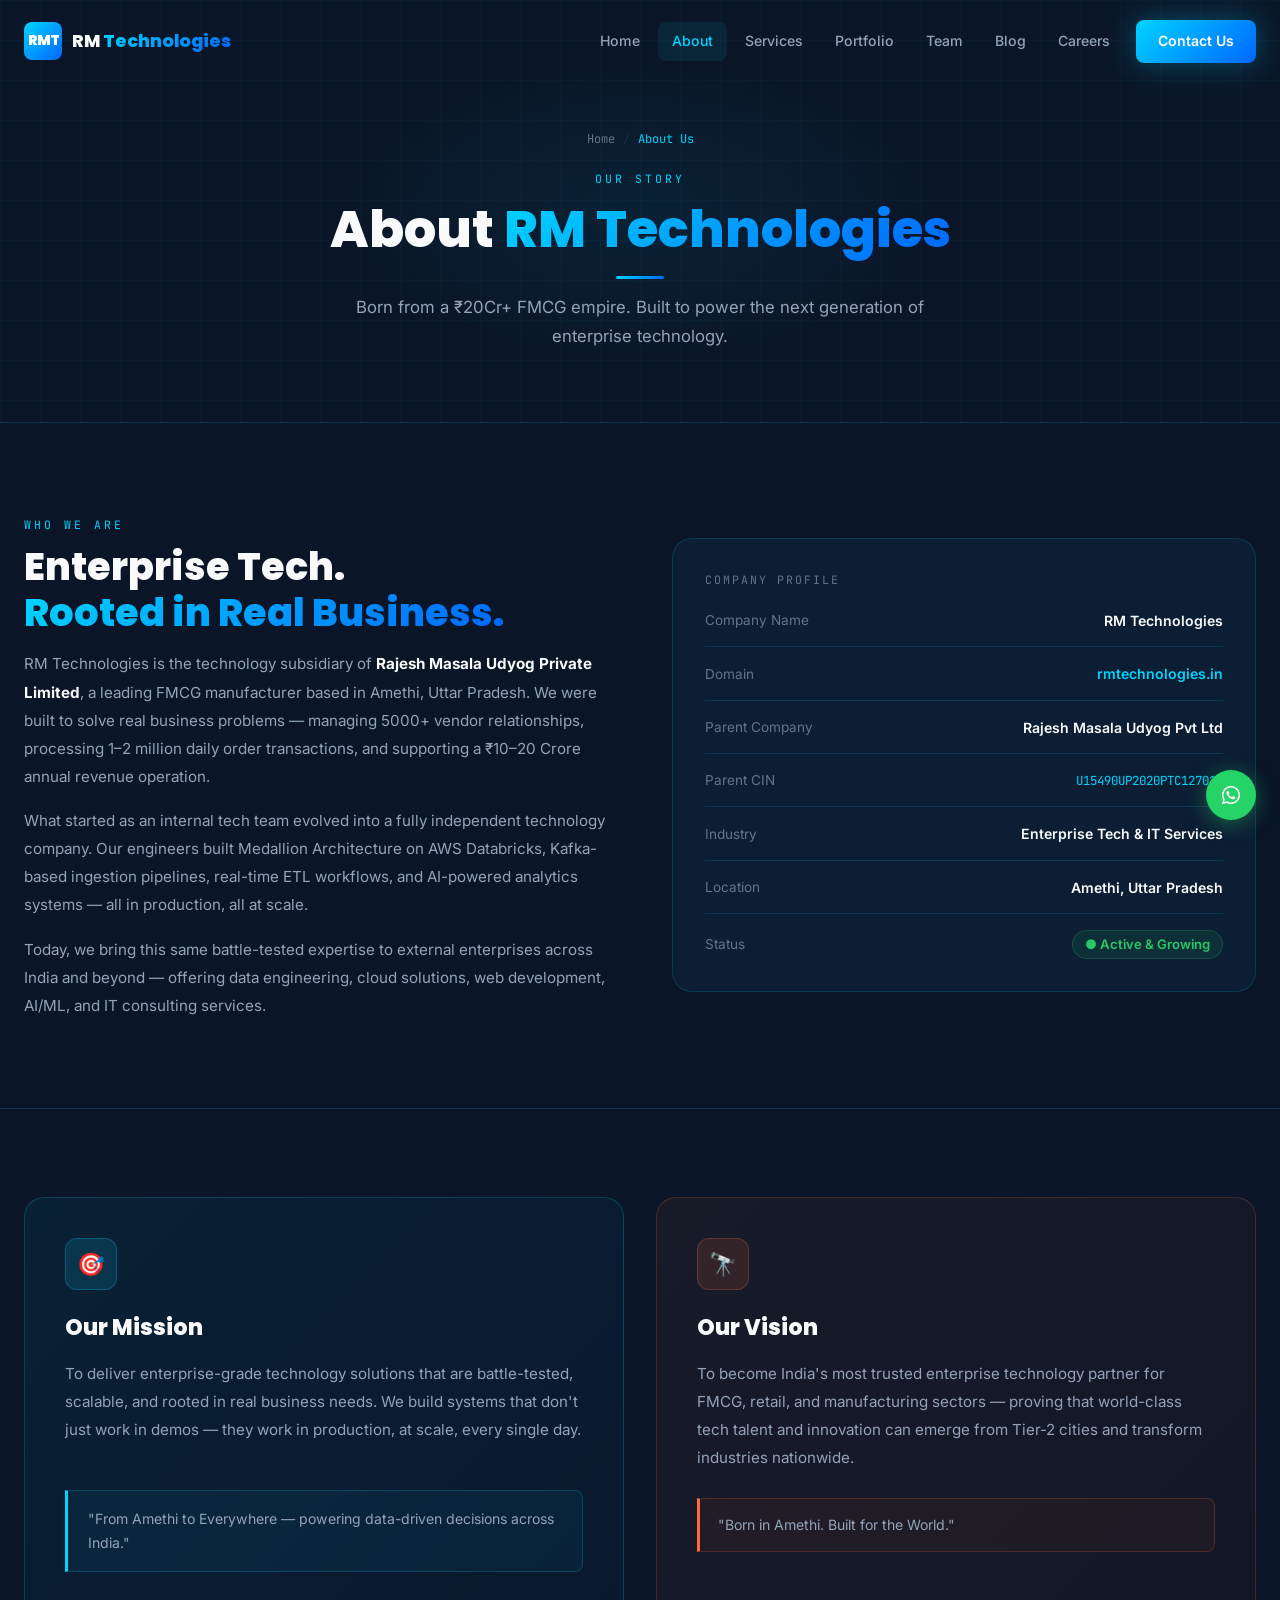
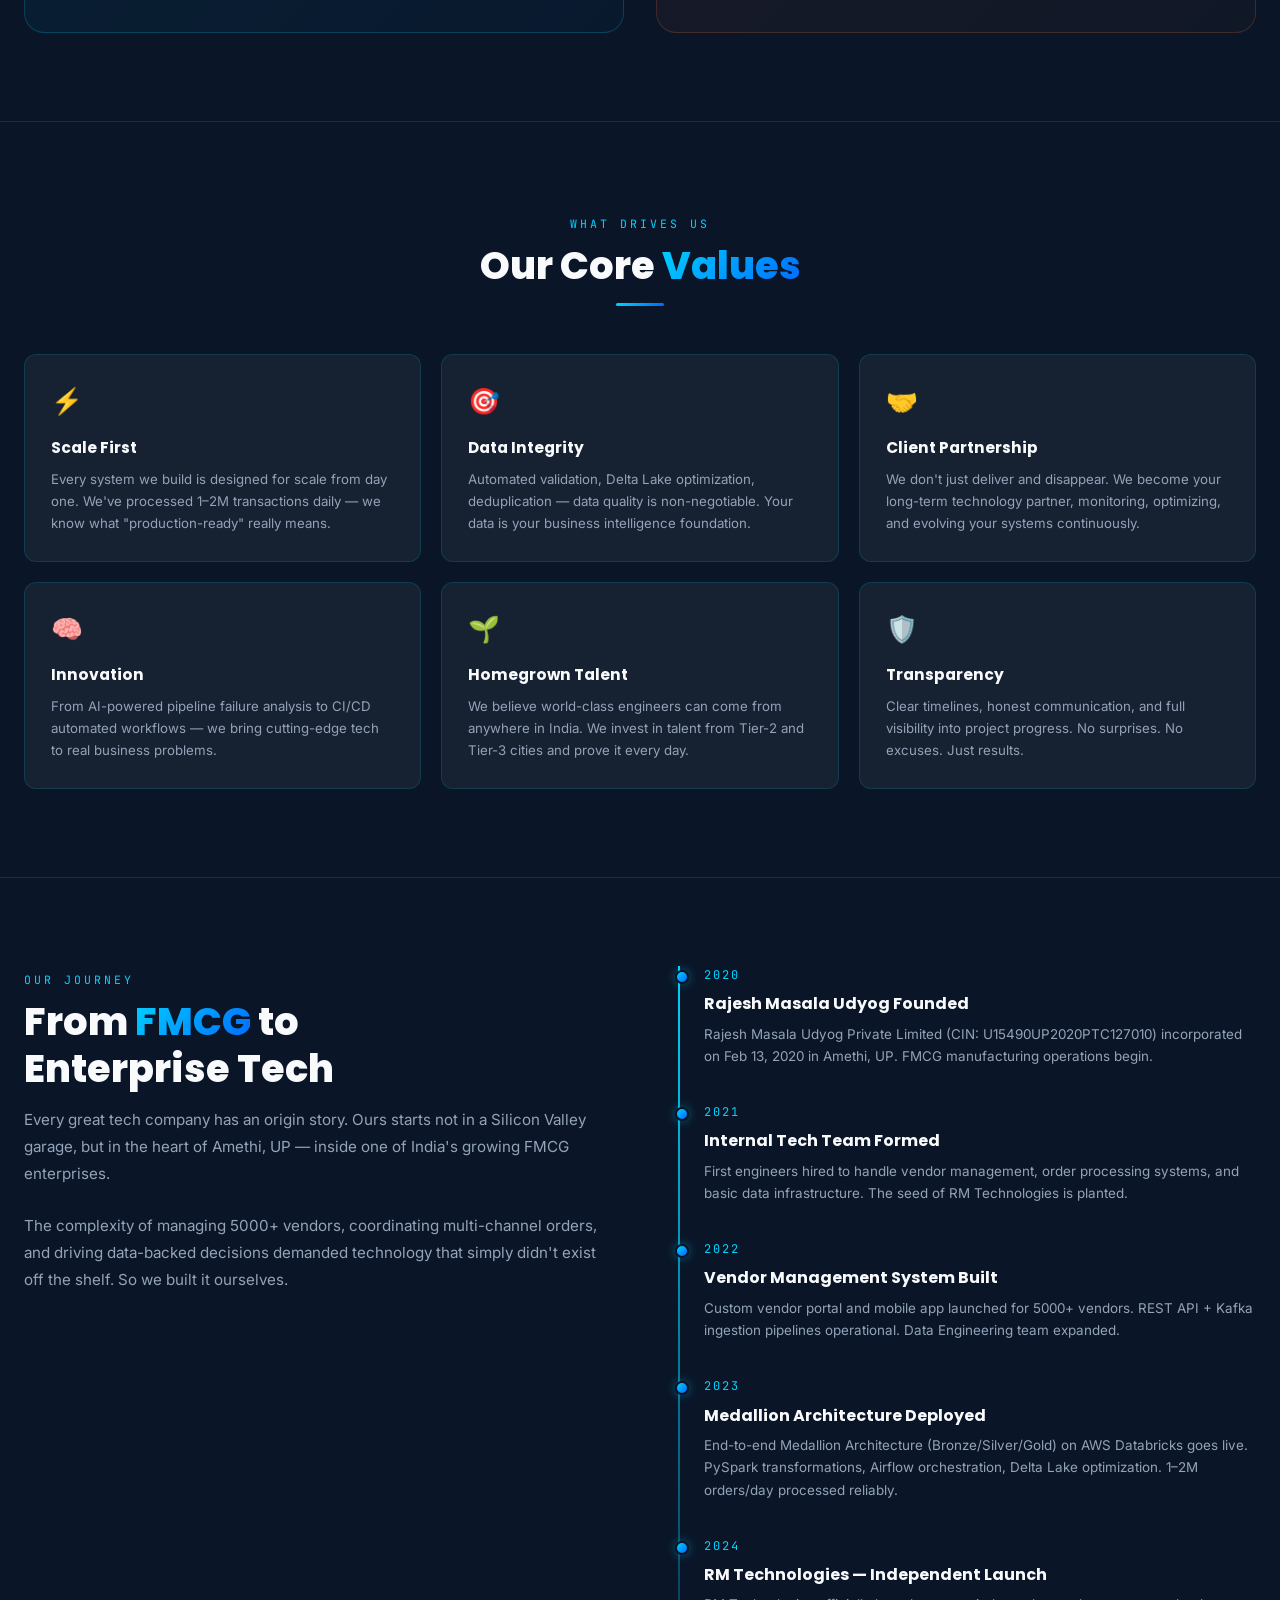
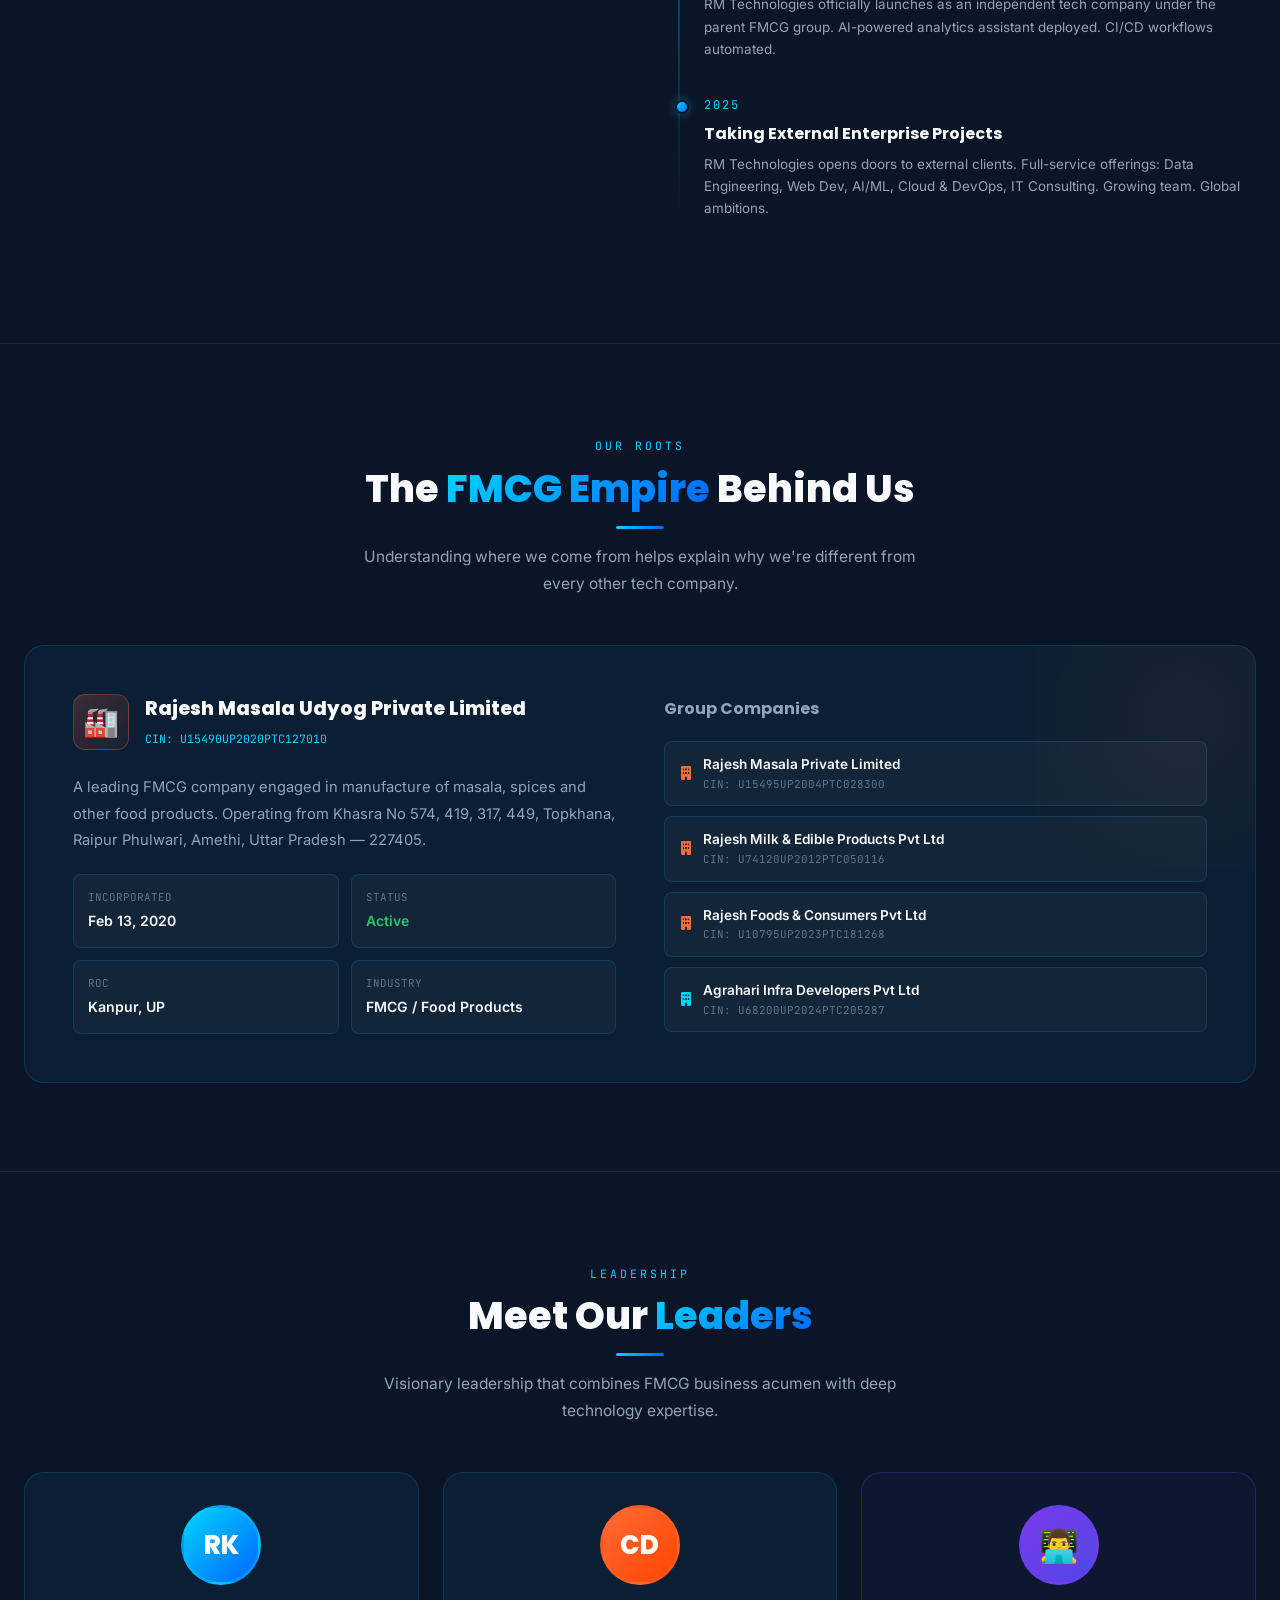
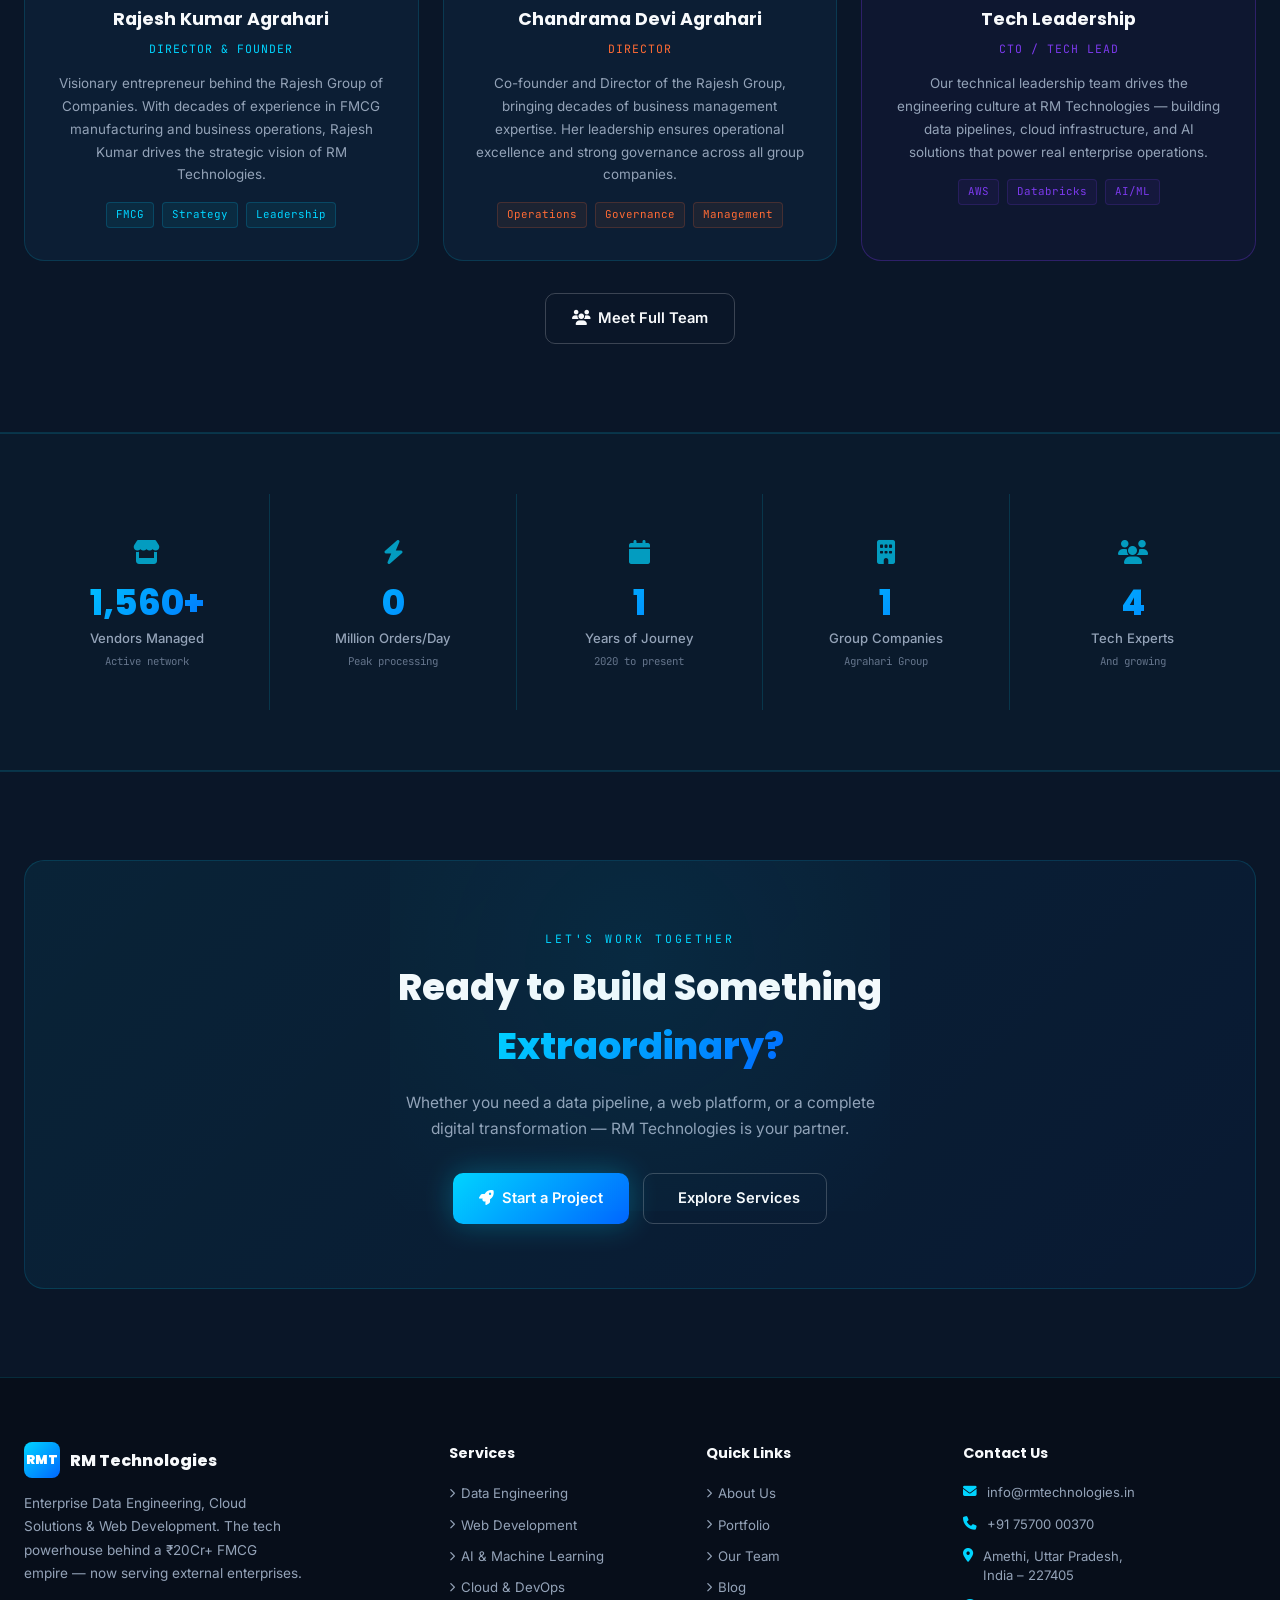
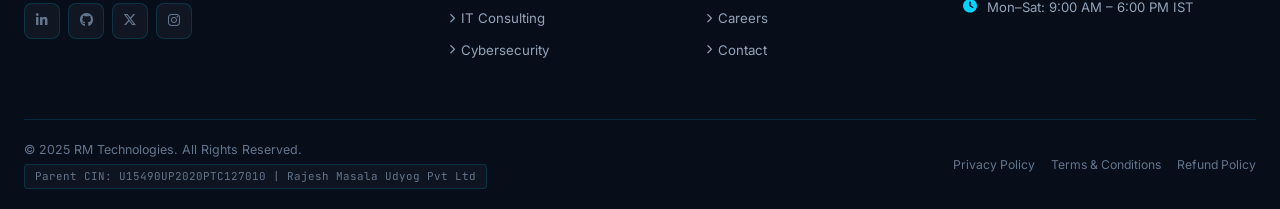
==== commit ed5f6449: "feat: Legal pages, 404, sitemap, robots.txt, htaccess + phone number 7570000370 updated everywhere" ====
--- a/about.html
+++ b/about.html
@@ -591,7 +591,7 @@
         </div>
         <div class="footer-contact-row">
           <i class="fa-solid fa-phone"></i>
-          <span>+91 XXXXX XXXXX</span>
+          <span>+91 75700 00370</span>
         </div>
         <div class="footer-contact-row">
           <i class="fa-solid fa-location-dot"></i>
@@ -617,7 +617,7 @@
   </div>
 </footer>
 
-<a href="https://wa.me/91XXXXXXXXXX" class="whatsapp-float" target="_blank" aria-label="WhatsApp">
+<a href="https://wa.me/917570000370" class="whatsapp-float" target="_blank" aria-label="WhatsApp">
   <i class="fa-brands fa-whatsapp"></i>
 </a>
 <button class="back-top" id="backTop" aria-label="Back to top">
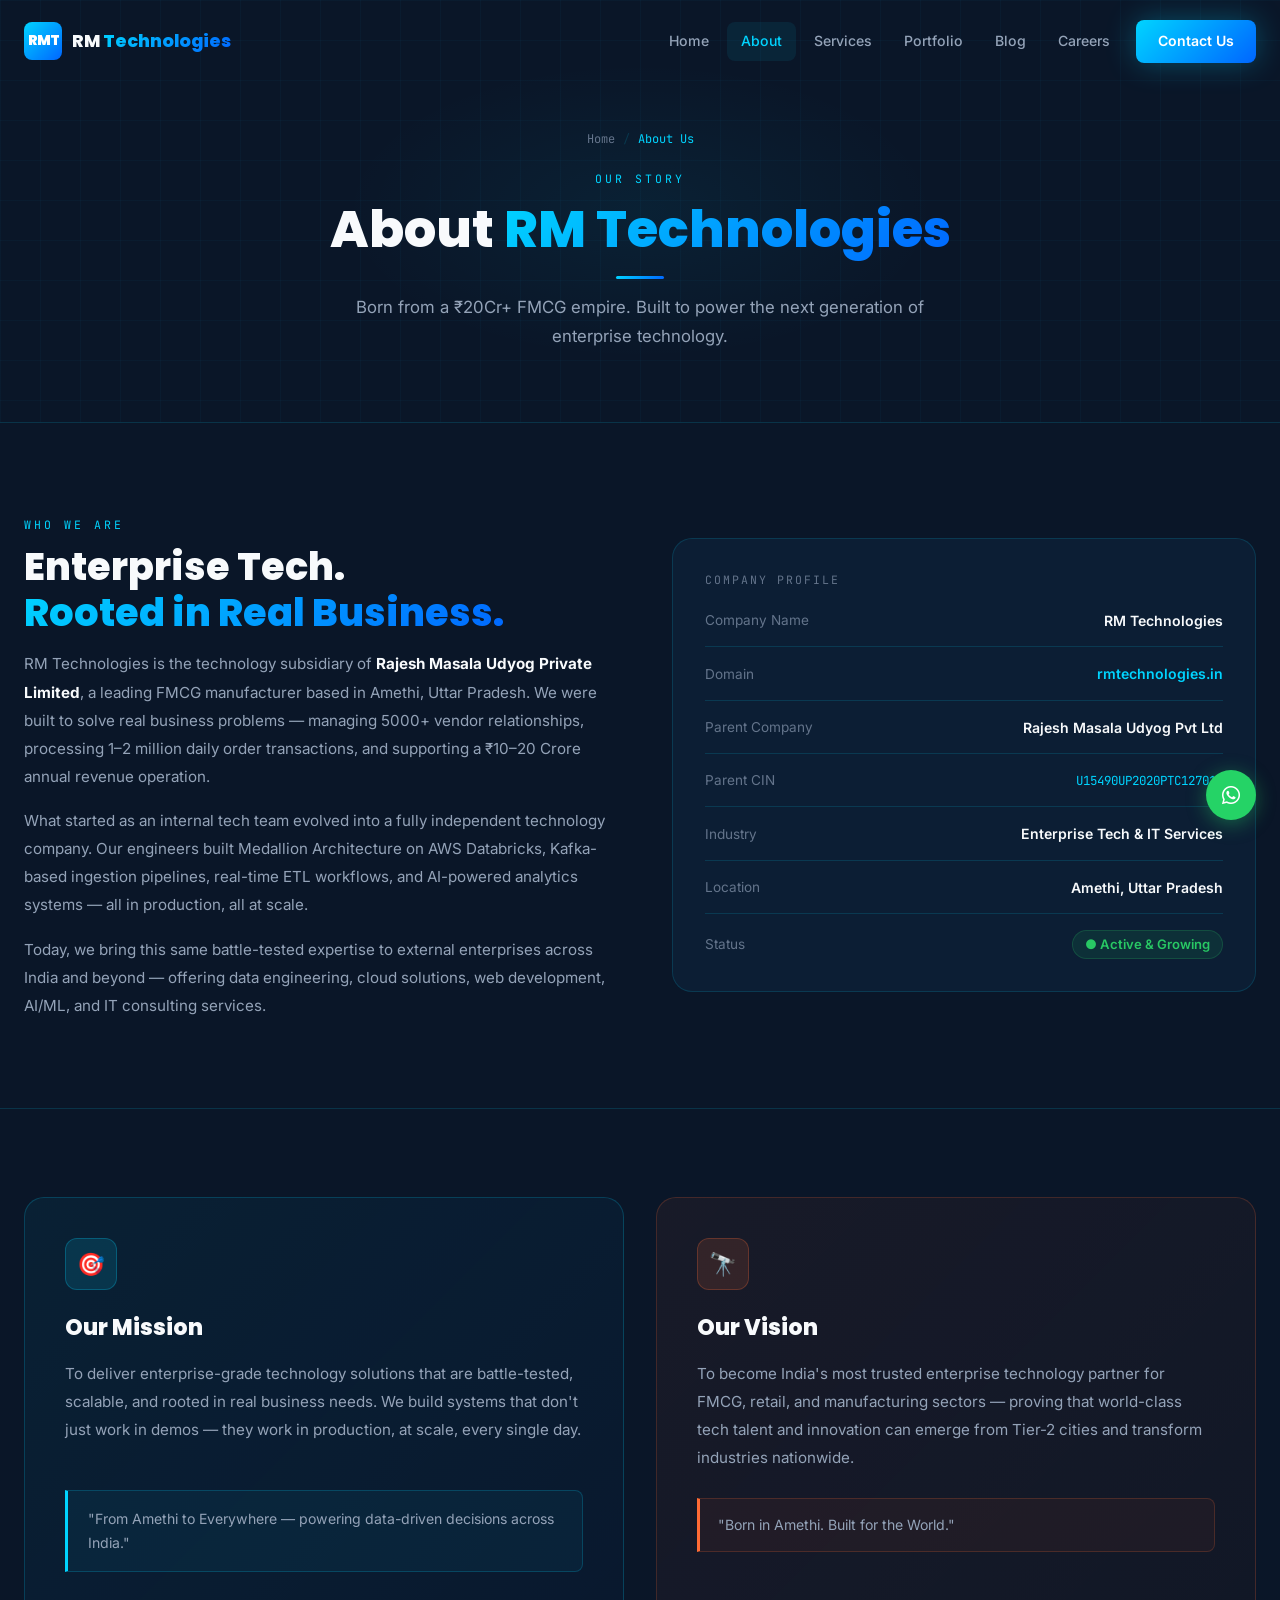
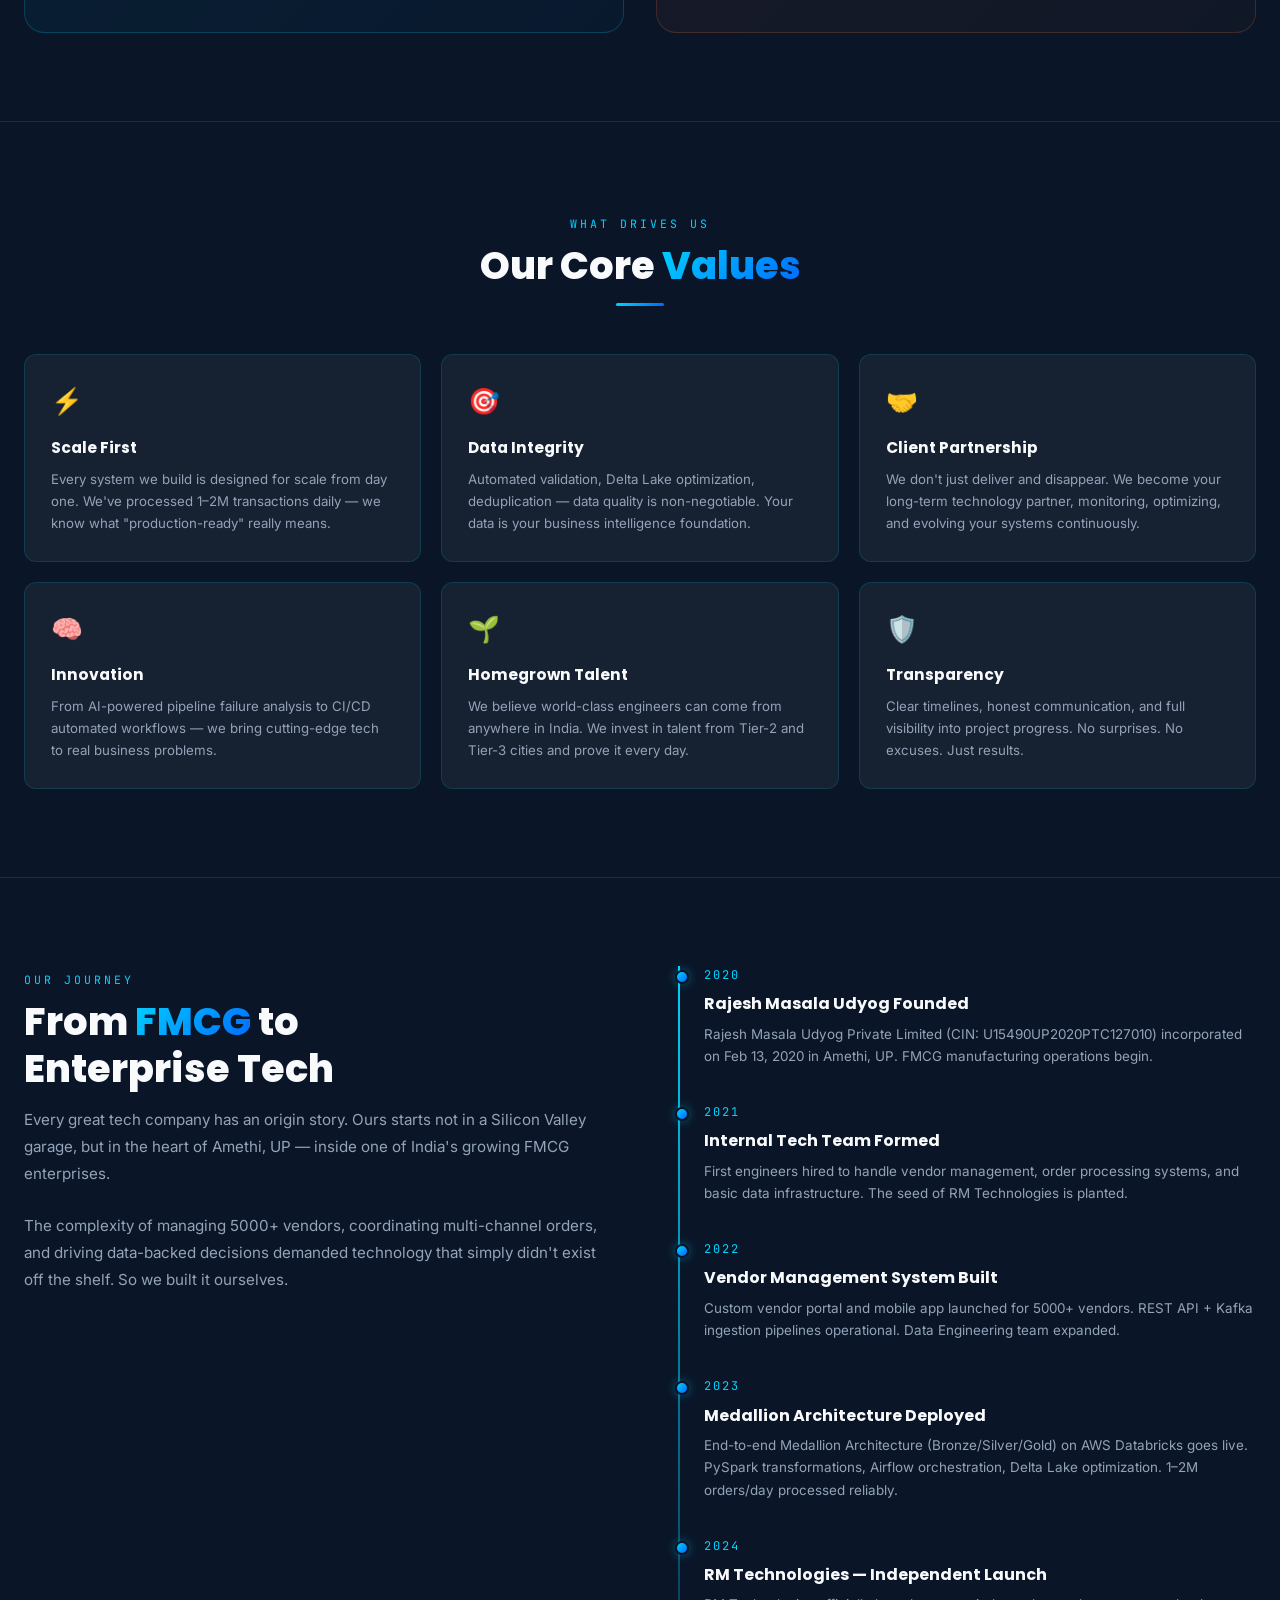
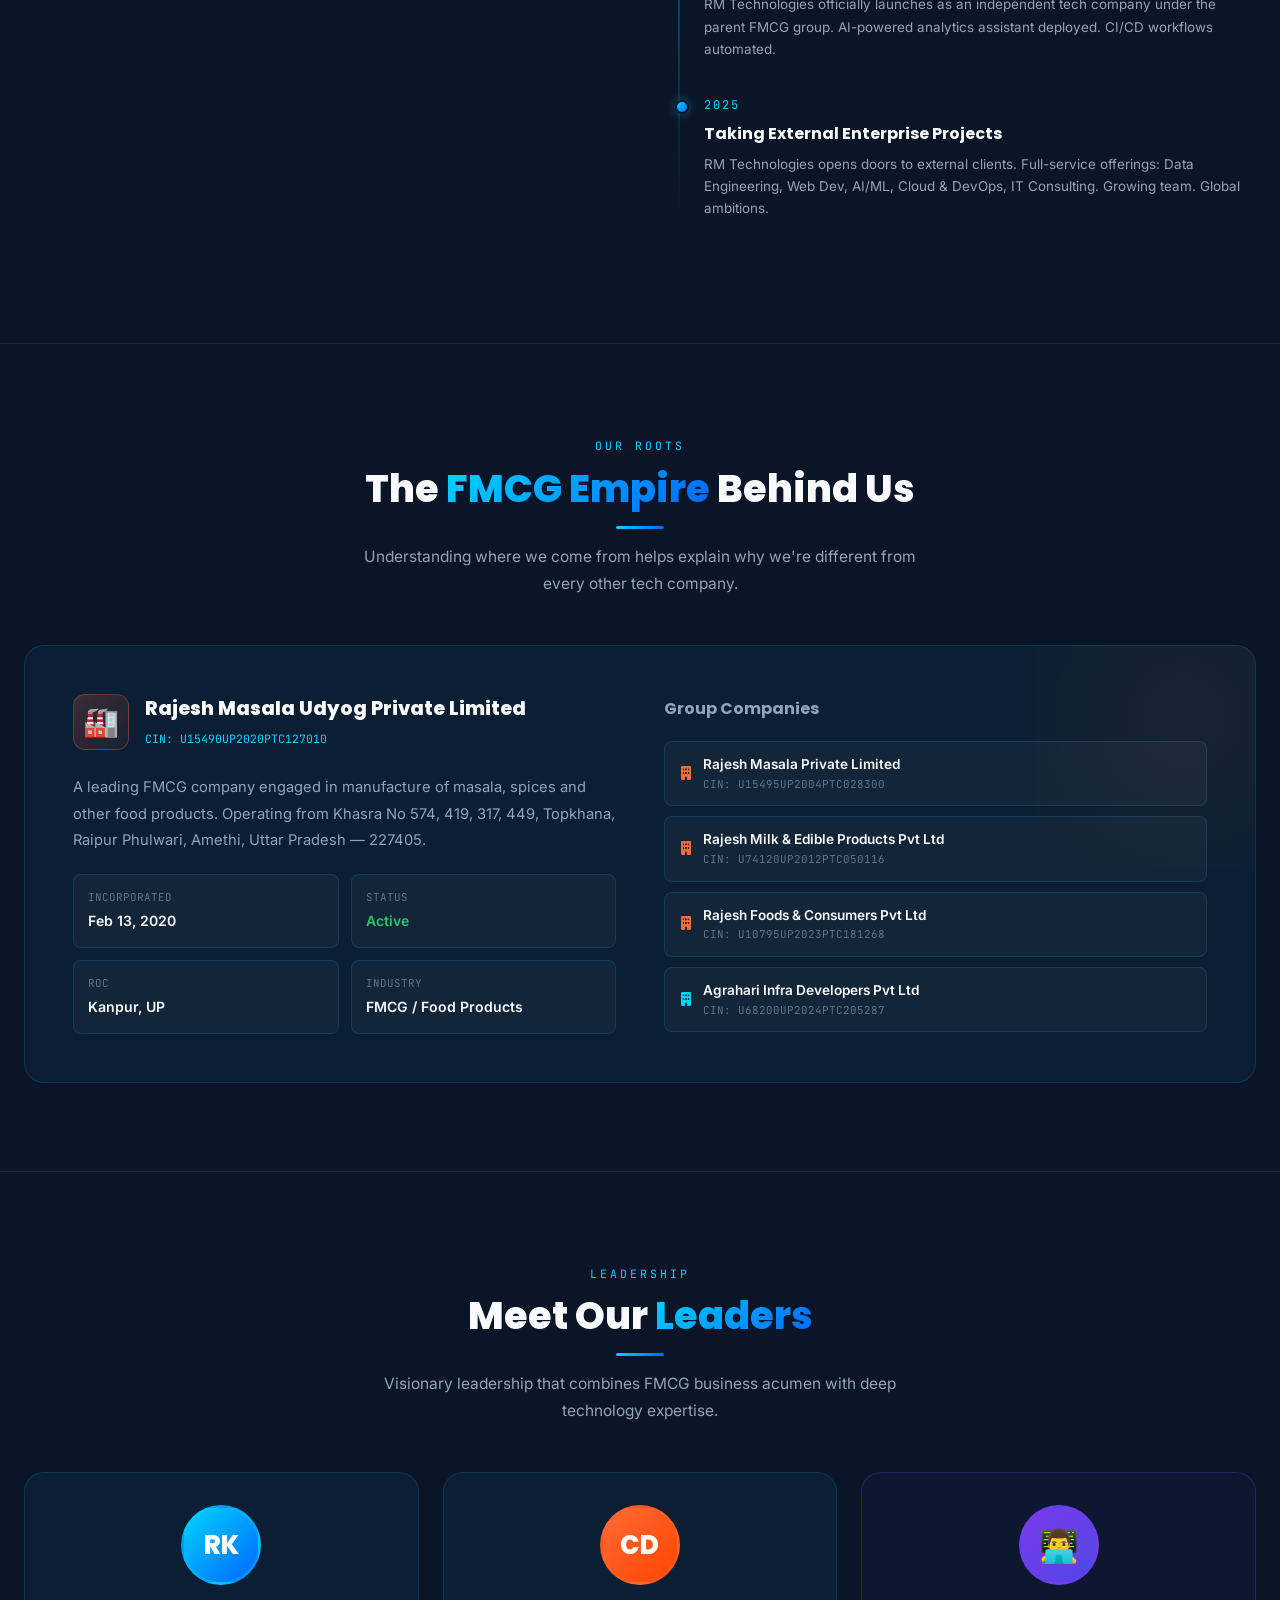
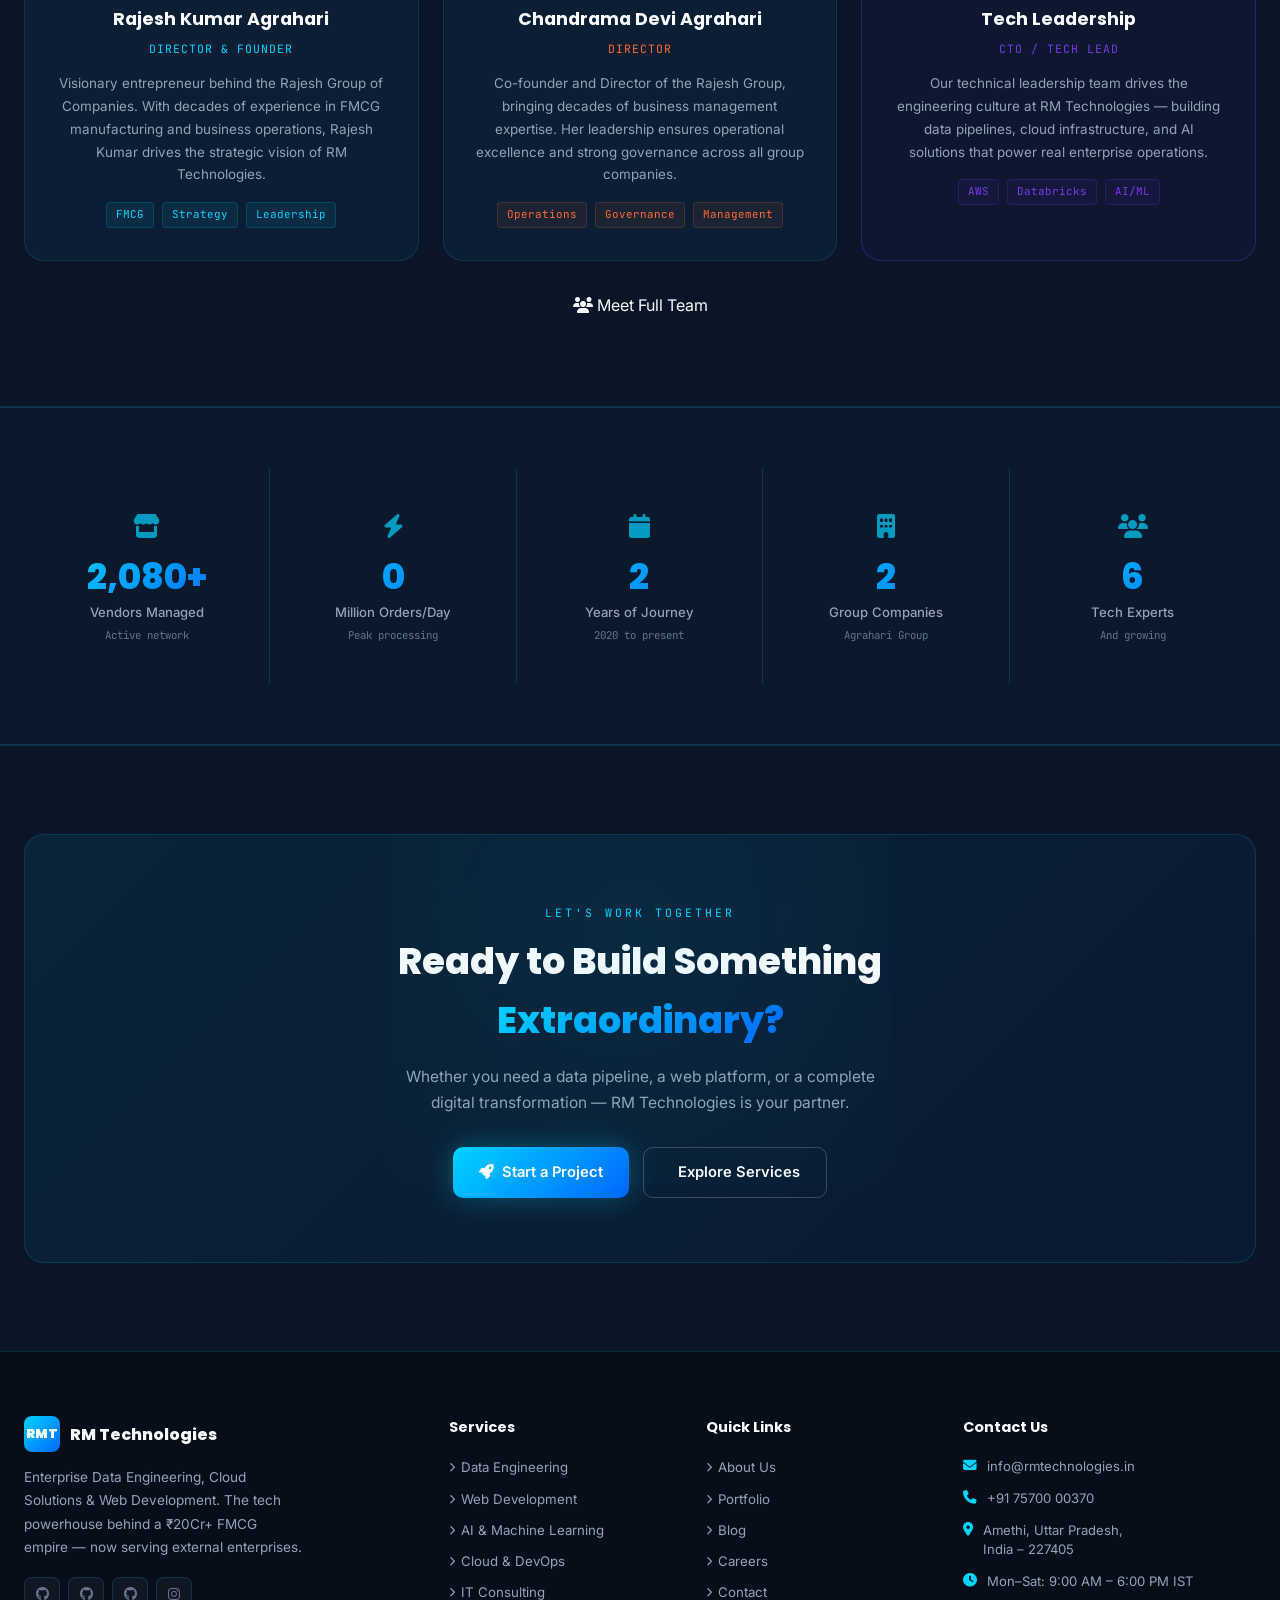
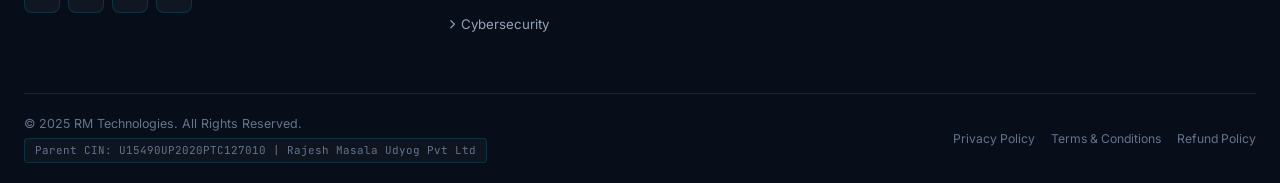
==== commit 93150c61: "remove team page, remove linkedin/x, add github everywhere" ====
--- a/about.html
+++ b/about.html
@@ -32,7 +32,6 @@
       <a href="about.html" class="active">About</a>
       <a href="services.html">Services</a>
       <a href="portfolio.html">Portfolio</a>
-      <a href="team.html">Team</a>
       <a href="blog.html">Blog</a>
       <a href="careers.html">Careers</a>
       <a href="contact.html" class="nav-cta">Contact Us</a>
@@ -49,7 +48,6 @@
   <a href="about.html">About</a>
   <a href="services.html">Services</a>
   <a href="portfolio.html">Portfolio</a>
-  <a href="team.html">Team</a>
   <a href="blog.html">Blog</a>
   <a href="careers.html">Careers</a>
   <a href="contact.html">Contact Us</a>
@@ -472,7 +470,6 @@
     </div>
 
     <div style="text-align:center;margin-top:32px;" data-aos="fade-up">
-      <a href="team.html" class="btn-secondary">
         <i class="fa-solid fa-users"></i> Meet Full Team
       </a>
     </div>
@@ -555,9 +552,9 @@
         </div>
         <p>Enterprise Data Engineering, Cloud Solutions & Web Development. The tech powerhouse behind a ₹20Cr+ FMCG empire — now serving external enterprises.</p>
         <div class="social-links">
-          <a href="#" class="social-btn" aria-label="LinkedIn"><i class="fa-brands fa-linkedin-in"></i></a>
+          <a href="#" class="social-btn" aria-label="LinkedIn"><i class="fa-brands fa-github"></i></a>
           <a href="#" class="social-btn" aria-label="GitHub"><i class="fa-brands fa-github"></i></a>
-          <a href="#" class="social-btn" aria-label="Twitter"><i class="fa-brands fa-x-twitter"></i></a>
+          <a href="#" class="social-btn" aria-label="Twitter"><i class="fa-brands fa-github"></i></a>
           <a href="#" class="social-btn" aria-label="Instagram"><i class="fa-brands fa-instagram"></i></a>
         </div>
       </div>
@@ -577,7 +574,6 @@
         <ul>
           <li><a href="about.html"><i class="fa-solid fa-chevron-right" style="font-size:0.6rem;"></i> About Us</a></li>
           <li><a href="portfolio.html"><i class="fa-solid fa-chevron-right" style="font-size:0.6rem;"></i> Portfolio</a></li>
-          <li><a href="team.html"><i class="fa-solid fa-chevron-right" style="font-size:0.6rem;"></i> Our Team</a></li>
           <li><a href="blog.html"><i class="fa-solid fa-chevron-right" style="font-size:0.6rem;"></i> Blog</a></li>
           <li><a href="careers.html"><i class="fa-solid fa-chevron-right" style="font-size:0.6rem;"></i> Careers</a></li>
           <li><a href="contact.html"><i class="fa-solid fa-chevron-right" style="font-size:0.6rem;"></i> Contact</a></li>
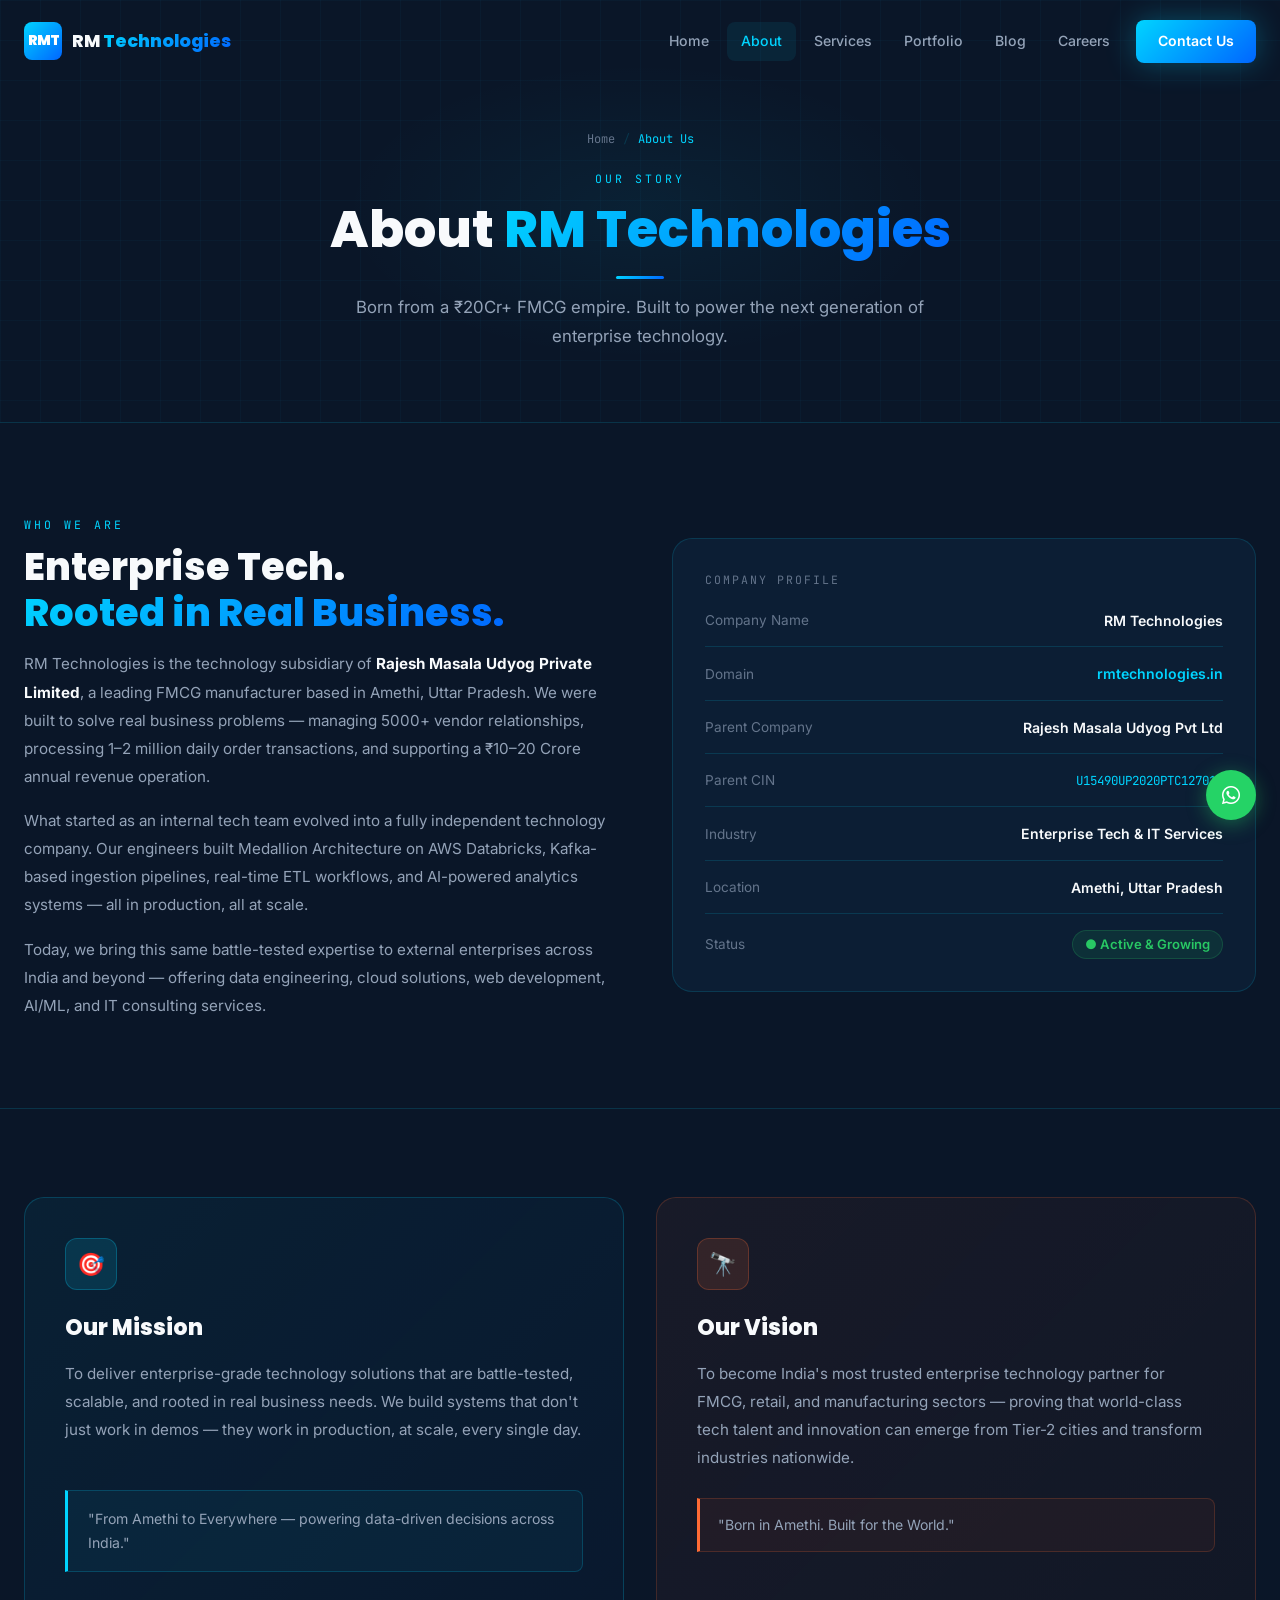
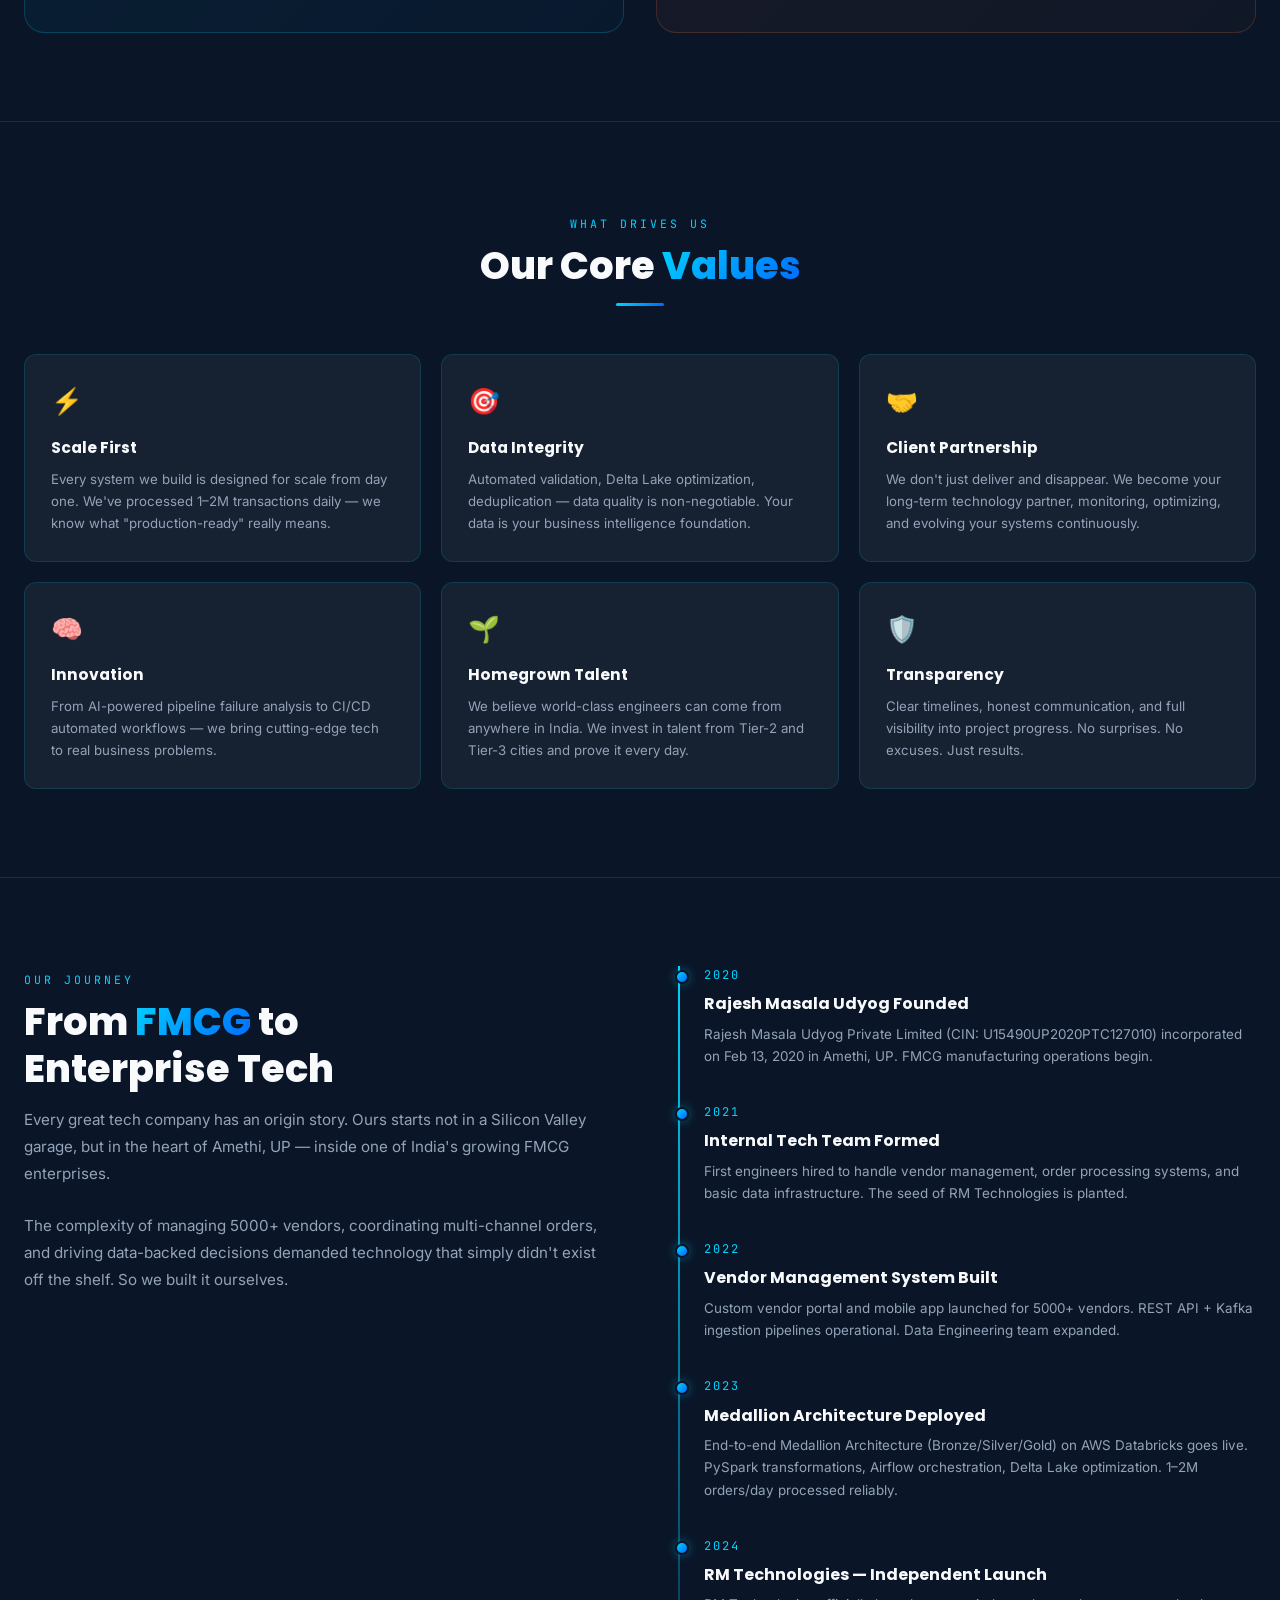
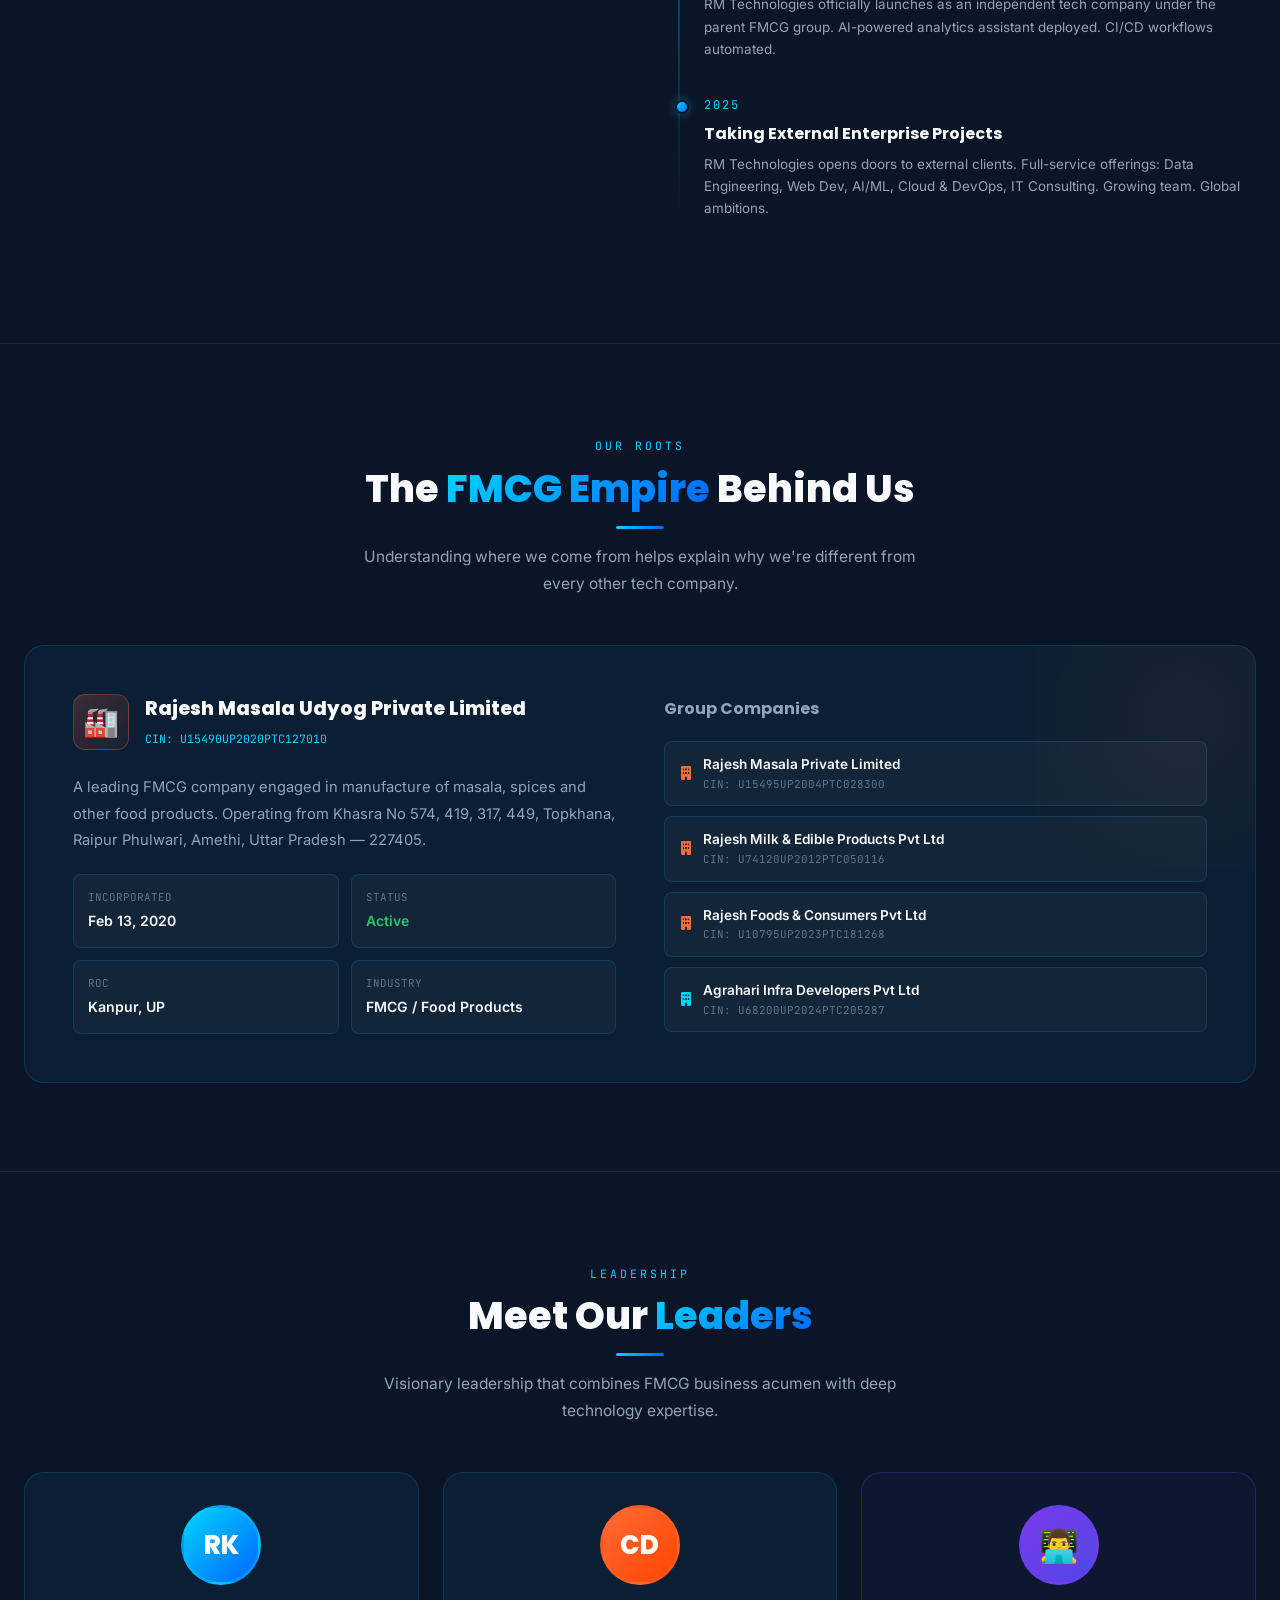
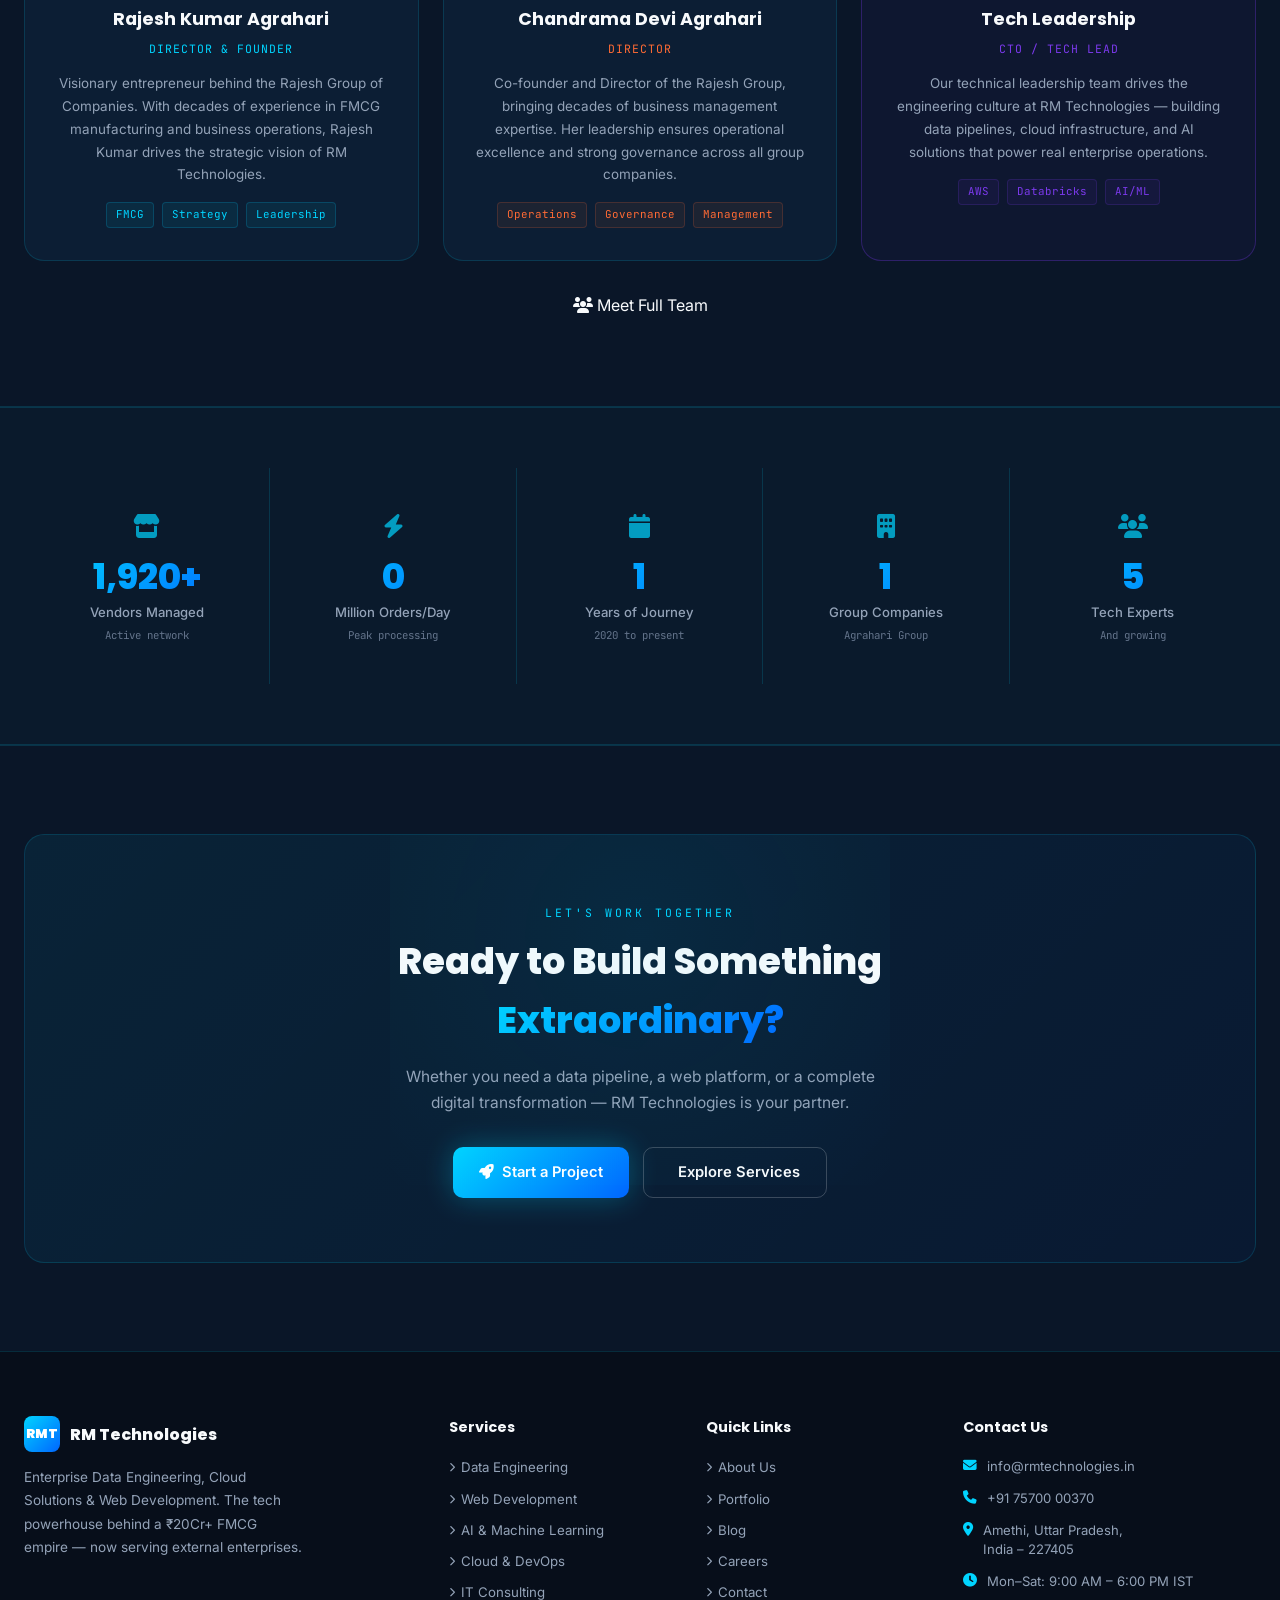
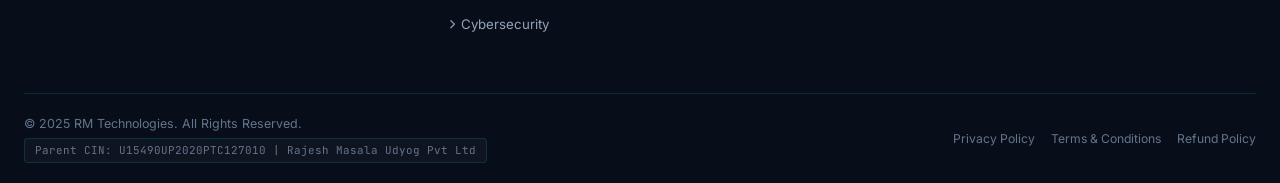
==== commit e9d664d1: "fix: removed all remaining social media references" ====
--- a/about.html
+++ b/about.html
@@ -551,12 +551,6 @@
           <span class="footer-logo-name">RM Technologies</span>
         </div>
         <p>Enterprise Data Engineering, Cloud Solutions & Web Development. The tech powerhouse behind a ₹20Cr+ FMCG empire — now serving external enterprises.</p>
-        <div class="social-links">
-          <a href="#" class="social-btn" aria-label="LinkedIn"><i class="fa-brands fa-github"></i></a>
-          <a href="#" class="social-btn" aria-label="GitHub"><i class="fa-brands fa-github"></i></a>
-          <a href="#" class="social-btn" aria-label="Twitter"><i class="fa-brands fa-github"></i></a>
-          <a href="#" class="social-btn" aria-label="Instagram"><i class="fa-brands fa-instagram"></i></a>
-        </div>
       </div>
       <div class="footer-col">
         <h5>Services</h5>
